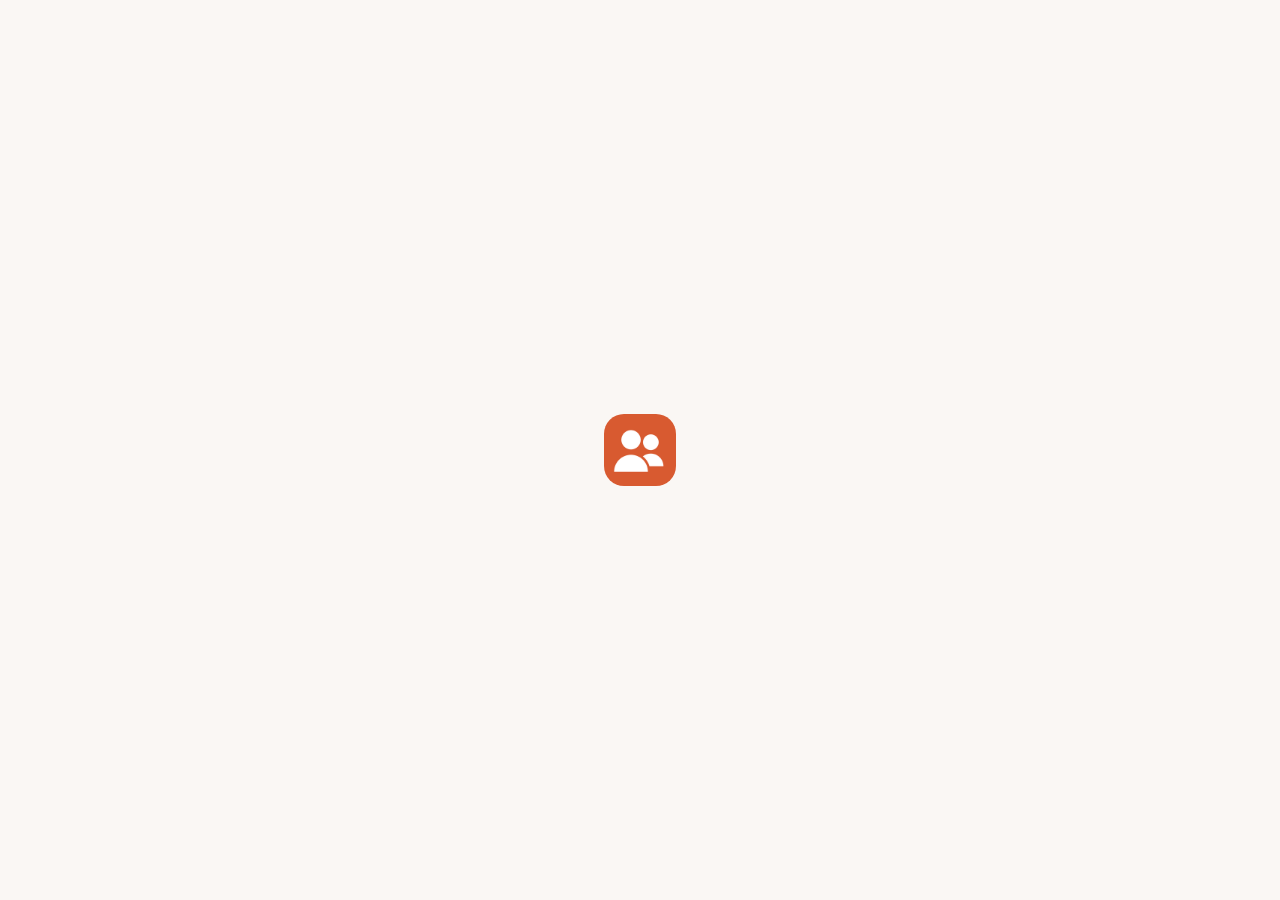
==== index.html @ f6b41202 "Sürüm 1.0.0: kayıt, onaylar, planlar, bildirimler Co-Authored-By: Claude Opus 5.5 <noreply@anthropic" ====
<!doctype html>
<html lang="tr">
<head>
<meta charset="utf-8">
<meta name="viewport" content="width=device-width, initial-scale=1, viewport-fit=cover">
<meta name="theme-color" content="#FAF7F4">
<meta name="color-scheme" content="light">
<meta name="apple-mobile-web-app-capable" content="yes">
<meta name="mobile-web-app-capable" content="yes">
<meta name="apple-mobile-web-app-title" content="Tayfa">
<meta name="apple-mobile-web-app-status-bar-style" content="default">
<meta name="robots" content="noindex">
<title>Tayfa</title>
<link rel="manifest" href="manifest.webmanifest">
<link rel="apple-touch-icon" href="icons/apple-touch-icon.png">
<link rel="icon" href="icons/icon-192.png">
<link rel="preconnect" href="https://fonts.googleapis.com">
<link rel="preconnect" href="https://fonts.gstatic.com" crossorigin>
<link href="https://fonts.googleapis.com/css2?family=Plus+Jakarta+Sans:wght@400;500;600;700&display=swap" rel="stylesheet">
<link rel="stylesheet" href="style.css">
</head>
<body>
<div id="app"><div class="splash"><div class="logo-big"></div></div></div>
<div id="sheet-root"></div>
<div id="toast" role="status" aria-live="polite"></div>
<script type="module" src="app.js"></script>
</body>
</html>
---- style.css ----
:root {
  --accent: #B8431D;
  --accent-dark: #8E3214;
  --accent-soft: #FBEDE6;
  --accent-ink: #7A2E14;
  --ink: #1F1B18;
  --sub: #6B625B;
  --bg: #FAF7F4;
  --card: #FFFFFF;
  --line: #ECE5DF;
  --field: #DCD3CC;
  --ok: #2E6B2A;
  --ok-soft: #E6F2E3;
  --warn-bg: #FFF4D6;
  --warn-line: #F1DFA8;
  --warn-ink: #5C4300;
  --danger: #A33A16;
  --safe-top: env(safe-area-inset-top, 0px);
  --safe-bottom: env(safe-area-inset-bottom, 0px);
}
* { box-sizing: border-box; -webkit-tap-highlight-color: transparent; }
html, body { margin: 0; height: 100%; background: var(--bg); color: var(--ink);
  font-family: 'Plus Jakarta Sans', -apple-system, system-ui, sans-serif; font-size: 16px; }
body { overscroll-behavior-y: none; }
button, input, textarea, select { font-family: inherit; font-size: 16px; color: inherit; }
a { color: var(--accent); }
h1 { font-size: 28px; font-weight: 700; letter-spacing: -0.5px; margin: 0; }
h2 { font-size: 17px; font-weight: 700; margin: 0; }
p { margin: 0; }
.sub { color: var(--sub); font-size: 14px; }
.small { font-size: 13px; color: var(--sub); }
.hidden { display: none !important; }

.splash { height: 100vh; display: flex; align-items: center; justify-content: center; }
.logo-big { width: 72px; height: 72px; border-radius: 20px; background: #D85A30 url(icons/icon-192.png) center/cover; }

/* ---------- layout ---------- */
.screen { min-height: 100vh; display: flex; flex-direction: column; }
.content { flex: 1; padding: calc(var(--safe-top) + 20px) 20px calc(var(--safe-bottom) + 160px); display: flex; flex-direction: column; gap: 16px; }
.content.no-tabs { padding-bottom: calc(var(--safe-bottom) + 32px); }
.topbar { display: flex; justify-content: space-between; align-items: flex-start; gap: 12px; }
.topbar-actions { display: flex; gap: 8px; }

.tabbar { position: fixed; left: 0; right: 0; bottom: 0; background: rgba(255,255,255,0.96);
  backdrop-filter: blur(12px); -webkit-backdrop-filter: blur(12px);
  border-top: 1px solid var(--line); display: flex; justify-content: space-around;
  padding: 8px 4px calc(var(--safe-bottom) + 8px); z-index: 10; }
.tab { flex: 1; min-height: 52px; border: none; background: none; display: flex; flex-direction: column;
  align-items: center; justify-content: center; gap: 3px; color: #8A817A; font-size: 12px; font-weight: 500; }
.tab.on { color: var(--accent); font-weight: 600; }
.tab svg { width: 24px; height: 24px; }

/* ---------- elements ---------- */
.card { background: var(--card); border: 1px solid var(--line); border-radius: 20px; padding: 16px;
  display: flex; flex-direction: column; gap: 12px; }
.btn { height: 46px; border-radius: 12px; border: 1px solid var(--line); background: #FFF; color: var(--ink);
  font-weight: 600; font-size: 15px; padding: 0 16px; display: inline-flex; align-items: center; justify-content: center; gap: 8px; }
.btn.primary { background: var(--accent); border-color: var(--accent); color: #FFF; }
.btn.primary:active { background: var(--accent-dark); }
.btn.danger { color: var(--danger); }
.btn.ok-on { background: var(--ok-soft); border-color: #BFDDB8; color: var(--ok); }
.btn.no-on { background: #F6E6E0; border-color: #EBC8BA; color: var(--danger); }
.btn.small { height: 38px; font-size: 14px; padding: 0 12px; border-radius: 10px; }
.btn.block { width: 100%; }
.btn:disabled { opacity: .55; }
.icon-btn { width: 44px; height: 44px; border-radius: 14px; border: 1px solid var(--line); background: #FFF;
  display: inline-flex; align-items: center; justify-content: center; color: var(--ink); position: relative; flex-shrink: 0; }
.icon-btn svg { width: 22px; height: 22px; }
.dot { position: absolute; top: 8px; right: 9px; width: 9px; height: 9px; border-radius: 50%; background: var(--accent); border: 2px solid #FFF; }
.row2 { display: grid; grid-template-columns: repeat(2, minmax(0, 1fr)); gap: 8px; }
.fab { position: fixed; right: 20px; bottom: calc(var(--safe-bottom) + 86px); height: 56px; border-radius: 18px;
  border: none; background: var(--accent); color: #FFF; font-weight: 600; font-size: 15px; padding: 0 20px;
  display: flex; align-items: center; gap: 8px; z-index: 9; box-shadow: 0 6px 20px rgba(184,67,29,.28); }
.fab svg { width: 20px; height: 20px; }

.field { display: flex; flex-direction: column; gap: 6px; }
.field label { font-size: 13px; font-weight: 600; }
.input { height: 48px; border-radius: 12px; border: 1px solid var(--field); background: #FFF; padding: 0 14px; width: 100%; }
textarea.input { height: 88px; padding: 12px 14px; resize: none; }
.input:focus { outline: 2px solid rgba(184,67,29,.35); border-color: var(--accent); }
.check { display: flex; gap: 10px; align-items: flex-start; font-size: 13px; line-height: 1.45; }
.check input { width: 22px; height: 22px; margin: 0; accent-color: var(--accent); flex-shrink: 0; }
.err { color: var(--danger); font-size: 13px; min-height: 18px; }

.seg { display: grid; grid-template-columns: repeat(2, minmax(0, 1fr)); background: #EFE9E4; border-radius: 12px; padding: 4px; }
.seg button { height: 38px; border: none; border-radius: 9px; background: transparent; font-weight: 600; font-size: 14px; color: var(--sub); }
.seg button.on { background: #FFF; color: var(--ink); }

.banner { display: flex; align-items: center; gap: 10px; background: var(--warn-bg); border: 1px solid var(--warn-line);
  border-radius: 16px; padding: 12px 14px; color: var(--warn-ink); font-size: 14px; font-weight: 600; border-width: 1px; width: 100%; text-align: left; }
.banner .pip { width: 10px; height: 10px; border-radius: 50%; background: #C98A00; flex-shrink: 0; }
.banner span.grow { flex: 1; }
.info { background: var(--accent-soft); color: var(--accent-ink); border-radius: 16px; padding: 14px; font-size: 14px; line-height: 1.5; }

.datebox { width: 52px; height: 56px; border-radius: 14px; background: var(--accent-soft); color: var(--accent);
  display: flex; flex-direction: column; align-items: center; justify-content: center; flex-shrink: 0; }
.datebox b { font-size: 20px; line-height: 1; }
.datebox span { font-size: 11px; font-weight: 600; }
.ev-head { display: flex; gap: 12px; align-items: center; }
.ev-meta { display: flex; flex-wrap: wrap; gap: 4px 12px; margin-top: 4px; font-size: 13px; color: var(--sub); }
.ev-note { font-size: 14px; color: var(--ink); white-space: pre-line; }
.avatars { display: flex; }
.av { width: 30px; height: 30px; border-radius: 50%; display: inline-flex; align-items: center; justify-content: center;
  font-size: 12px; font-weight: 700; border: 2px solid #FFF; margin-left: -8px; }
.av:first-child { margin-left: 0; }
.av.lg { width: 40px; height: 40px; font-size: 14px; margin-left: 0; }
.people { display: flex; align-items: center; gap: 8px; font-size: 13px; color: var(--sub); }
.pill { font-size: 12px; font-weight: 700; padding: 4px 9px; border-radius: 999px; background: var(--accent-soft); color: var(--accent); }
.list-row { display: flex; align-items: center; gap: 12px; padding: 4px 0; }
.list-row .grow { flex: 1; min-width: 0; }
.list-row .name { font-size: 15px; font-weight: 600; overflow: hidden; text-overflow: ellipsis; white-space: nowrap; }
.code-box { background: var(--accent-soft); border-radius: 14px; padding: 14px; display: flex; justify-content: space-between; align-items: center; gap: 8px; }
.code-box .code { font-size: 20px; font-weight: 700; letter-spacing: 1px; color: var(--accent-ink); }
.empty { text-align: center; padding: 28px 12px; color: var(--sub); font-size: 14px; display: flex; flex-direction: column; gap: 6px; align-items: center; }
.empty svg { width: 40px; height: 40px; color: #C9BFB7; }
.section-title { font-size: 13px; font-weight: 700; color: var(--sub); text-transform: uppercase; letter-spacing: .4px; margin-top: 4px; }
.soon { flex: 1; display: flex; flex-direction: column; align-items: center; justify-content: center; text-align: center; gap: 10px; padding: 40px 20px; color: var(--sub); }
.soon .big { width: 72px; height: 72px; border-radius: 22px; background: var(--accent-soft); color: var(--accent); display: flex; align-items: center; justify-content: center; }
.soon .big svg { width: 34px; height: 34px; }
.back { display: inline-flex; align-items: center; gap: 4px; border: none; background: none; color: var(--accent); font-weight: 600; font-size: 15px; padding: 8px 0; }
.back svg { width: 20px; height: 20px; }

/* auth */
.auth { padding: calc(var(--safe-top) + 32px) 20px calc(var(--safe-bottom) + 32px); display: flex; flex-direction: column; gap: 14px; max-width: 480px; margin: 0 auto; }
.auth-head { display: flex; flex-direction: column; align-items: center; gap: 10px; text-align: center; margin-bottom: 4px; }
.auth-head .logo-big { width: 64px; height: 64px; border-radius: 18px; }
.kvkk { background: #FFF; border: 1px solid var(--line); border-radius: 16px; padding: 14px; display: flex; flex-direction: column; gap: 12px; }
.kvkk-title { display: flex; align-items: center; gap: 6px; font-size: 13px; font-weight: 700; color: var(--sub); }
.kvkk-title svg { width: 16px; height: 16px; }

/* sheet */
.sheet-backdrop { position: fixed; inset: 0; background: rgba(31,27,24,.42); z-index: 50; display: flex; align-items: flex-end; animation: fade .18s ease; }
.sheet { background: var(--bg); width: 100%; max-height: 92vh; overflow-y: auto; border-radius: 24px 24px 0 0;
  padding: 10px 20px calc(var(--safe-bottom) + 20px); display: flex; flex-direction: column; gap: 14px; animation: up .22s ease; }
.grab { width: 40px; height: 5px; border-radius: 3px; background: #D8CFC8; align-self: center; margin-bottom: 4px; }
.sheet-head { display: flex; justify-content: space-between; align-items: center; }
@keyframes up { from { transform: translateY(40px); opacity: .4; } to { transform: none; opacity: 1; } }
@keyframes fade { from { opacity: 0; } to { opacity: 1; } }

#toast { position: fixed; left: 50%; top: calc(var(--safe-top) + 12px); transform: translateX(-50%) translateY(-20px);
  background: var(--ink); color: #FFF; padding: 12px 16px; border-radius: 14px; font-size: 14px; font-weight: 600;
  opacity: 0; pointer-events: none; transition: all .22s ease; z-index: 100; max-width: calc(100% - 40px); text-align: center; }
#toast.show { opacity: 1; transform: translateX(-50%) translateY(0); }
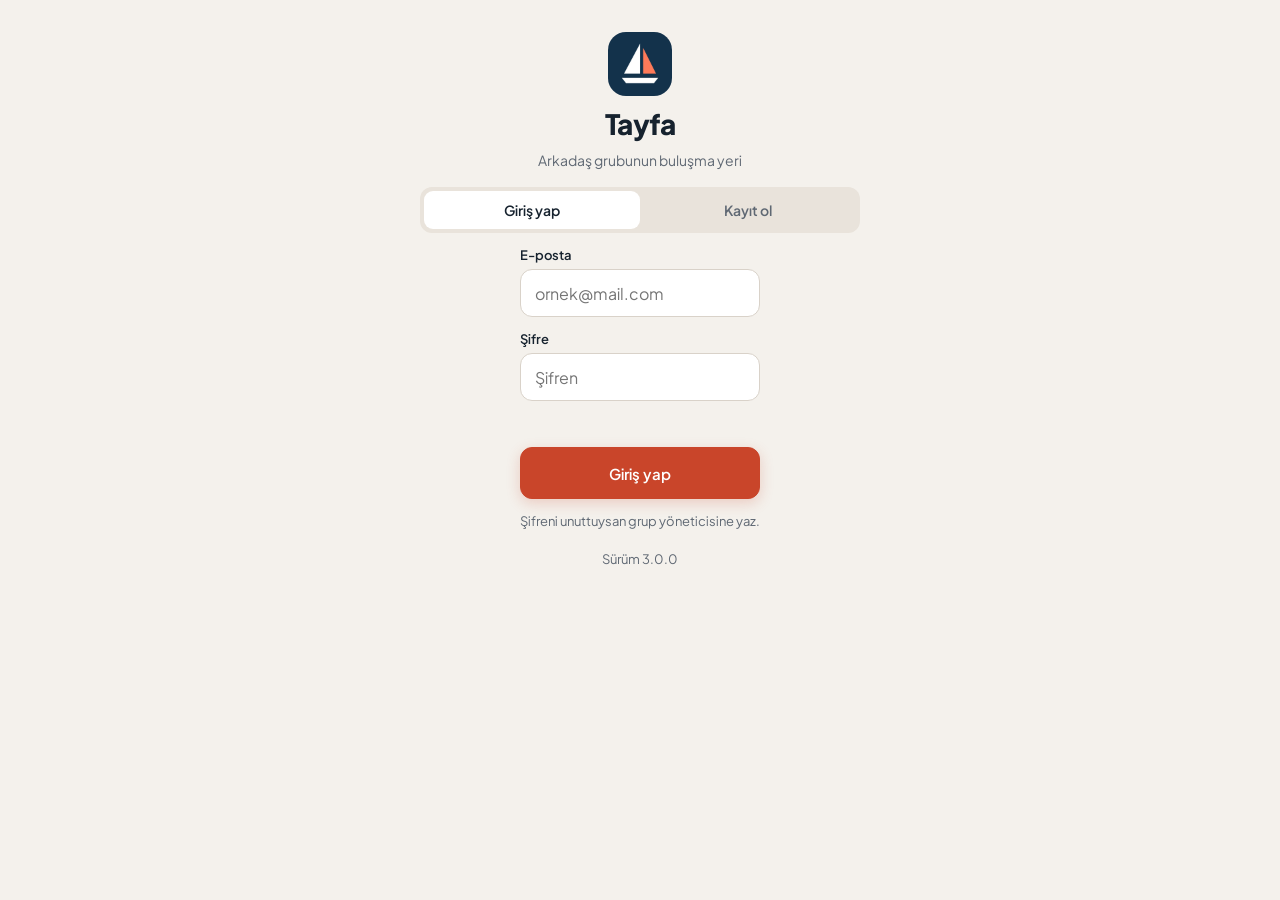
==== commit 0e691dcc: "3.0.0: yeni görünüm (yelkenli ikon, lacivert-mercan), bildirim kutusu, uygulama içi bildirim şeridi," ====
--- a/index.html
+++ b/index.html
@@ -3,7 +3,7 @@
 <head>
 <meta charset="utf-8">
 <meta name="viewport" content="width=device-width, initial-scale=1, viewport-fit=cover">
-<meta name="theme-color" content="#FAF7F4">
+<meta name="theme-color" content="#F4F1EC">
 <meta name="color-scheme" content="light">
 <meta name="apple-mobile-web-app-capable" content="yes">
 <meta name="mobile-web-app-capable" content="yes">
@@ -16,7 +16,7 @@
 <link rel="icon" href="icons/icon-192.png">
 <link rel="preconnect" href="https://fonts.googleapis.com">
 <link rel="preconnect" href="https://fonts.gstatic.com" crossorigin>
-<link href="https://fonts.googleapis.com/css2?family=Plus+Jakarta+Sans:wght@400;500;600;700&display=swap" rel="stylesheet">
+<link href="https://fonts.googleapis.com/css2?family=Plus+Jakarta+Sans:wght@400;500;600;700;800&display=swap" rel="stylesheet">
 <link rel="stylesheet" href="style.css">
 </head>
 <body>
--- a/style.css
+++ b/style.css
@@ -1,20 +1,24 @@
 :root {
-  --accent: #B8431D;
-  --accent-dark: #8E3214;
-  --accent-soft: #FBEDE6;
-  --accent-ink: #7A2E14;
-  --ink: #1F1B18;
-  --sub: #6B625B;
-  --bg: #FAF7F4;
+  --accent: #C9452A;
+  --accent-dark: #A93820;
+  --accent-soft: #FCE9E3;
+  --accent-ink: #8C2F19;
+  --coral: #FF7A59;
+  --navy: #13324B;
+  --navy-2: #1C4466;
+  --ink: #16222E;
+  --sub: #5F6873;
+  --bg: #F4F1EC;
   --card: #FFFFFF;
-  --line: #ECE5DF;
-  --field: #DCD3CC;
+  --line: #E7E1D9;
+  --field: #D9D2C9;
   --ok: #2E6B2A;
   --ok-soft: #E6F2E3;
   --warn-bg: #FFF4D6;
   --warn-line: #F1DFA8;
   --warn-ink: #5C4300;
-  --danger: #A33A16;
+  --danger: #B33A1E;
+  --shadow: 0 1px 2px rgba(19,50,75,.05), 0 8px 24px rgba(19,50,75,.07);
   --safe-top: env(safe-area-inset-top, 0px);
   --safe-bottom: env(safe-area-inset-bottom, 0px);
 }
@@ -32,7 +36,7 @@
 .hidden { display: none !important; }
 
 .splash { height: 100vh; display: flex; align-items: center; justify-content: center; }
-.logo-big { width: 72px; height: 72px; border-radius: 20px; background: #D85A30 url(icons/icon-192.png) center/cover; }
+.logo-big { width: 72px; height: 72px; border-radius: 20px; background: #13324B url(icons/icon-192.png) center/cover; }
 
 /* ---------- layout ---------- */
 .screen { min-height: 100vh; display: flex; flex-direction: column; }
@@ -70,14 +74,14 @@
 .row2 { display: grid; grid-template-columns: repeat(2, minmax(0, 1fr)); gap: 8px; }
 .fab { position: fixed; right: 20px; bottom: calc(var(--safe-bottom) + 86px); height: 56px; border-radius: 18px;
   border: none; background: var(--accent); color: #FFF; font-weight: 600; font-size: 15px; padding: 0 20px;
-  display: flex; align-items: center; gap: 8px; z-index: 9; box-shadow: 0 6px 20px rgba(184,67,29,.28); }
+  display: flex; align-items: center; gap: 8px; z-index: 9; box-shadow: 0 6px 20px rgba(201,69,42,.28); }
 .fab svg { width: 20px; height: 20px; }
 
 .field { display: flex; flex-direction: column; gap: 6px; }
 .field label { font-size: 13px; font-weight: 600; }
 .input { height: 48px; border-radius: 12px; border: 1px solid var(--field); background: #FFF; padding: 0 14px; width: 100%; }
 textarea.input { height: 88px; padding: 12px 14px; resize: none; }
-.input:focus { outline: 2px solid rgba(184,67,29,.35); border-color: var(--accent); }
+.input:focus { outline: 2px solid rgba(201,69,42,.35); border-color: var(--accent); }
 .check { display: flex; gap: 10px; align-items: flex-start; font-size: 13px; line-height: 1.45; }
 .check input { width: 22px; height: 22px; margin: 0; accent-color: var(--accent); flex-shrink: 0; }
 .err { color: var(--danger); font-size: 13px; min-height: 18px; }
@@ -141,3 +145,339 @@
   background: var(--ink); color: #FFF; padding: 12px 16px; border-radius: 14px; font-size: 14px; font-weight: 600;
   opacity: 0; pointer-events: none; transition: all .22s ease; z-index: 100; max-width: calc(100% - 40px); text-align: center; }
 #toast.show { opacity: 1; transform: translateX(-50%) translateY(0); }
+
+/* ================= Sürüm 2 ================= */
+.nosave { -webkit-touch-callout: none; -webkit-user-select: none; user-select: none; }
+.tab { position: relative; }
+.tab-dot { position: absolute; top: 6px; left: calc(50% + 8px); width: 9px; height: 9px; border-radius: 50%; background: var(--accent); border: 2px solid #FFF; }
+.seg3 { display: grid; grid-template-columns: repeat(3, minmax(0, 1fr)); background: #EFE9E4; border-radius: 12px; padding: 4px; }
+.seg3 button { height: 38px; border: none; border-radius: 9px; background: transparent; font-weight: 600; font-size: 13px; color: var(--sub); }
+.seg3 button.on { background: #FFF; color: var(--ink); }
+.progress { height: 10px; background: #EFE9E4; border-radius: 6px; overflow: hidden; }
+.progress i { display: block; height: 100%; background: var(--accent); transition: width .2s; }
+.icon-btn.dark { background: rgba(255,255,255,.12); border: none; color: #FFF; }
+
+/* anılar */
+.map-wrap { position: relative; height: 56vh; min-height: 320px; border-radius: 22px; overflow: hidden; border: 1px solid var(--line); background: #E9EFE4; }
+.map { position: absolute; inset: 0; }
+.map-pin { border: none; background: none; padding: 0; position: relative; cursor: pointer; }
+.map-pin-img { display: block; width: 52px; height: 52px; border-radius: 16px; border: 3px solid #FFF; background: #D9CFC6 center/cover; box-shadow: 0 4px 12px rgba(0,0,0,.18); }
+.map-pin-n { position: absolute; right: -8px; top: -8px; background: var(--ink); color: #FFF; font-size: 11px; font-weight: 700; padding: 2px 6px; border-radius: 8px; }
+.album-grid { display: grid; grid-template-columns: repeat(2, minmax(0, 1fr)); gap: 12px; }
+.album-card { border: 1px solid var(--line); background: #FFF; border-radius: 18px; padding: 0; overflow: hidden; text-align: left; display: flex; flex-direction: column; }
+.album-cover { aspect-ratio: 1 / 1; background: #E8E1DB center/cover; display: flex; align-items: center; justify-content: center; color: #B9AEA5; }
+.album-cover svg { width: 32px; height: 32px; }
+.album-cover.small { width: 64px; height: 64px; aspect-ratio: auto; border-radius: 14px; flex-shrink: 0; }
+.album-meta { padding: 10px 12px 12px; display: flex; flex-direction: column; gap: 2px; }
+.album-meta b { font-size: 15px; } .album-meta span { font-size: 12px; color: var(--sub); }
+.photo-grid { display: grid; grid-template-columns: repeat(3, minmax(0, 1fr)); gap: 4px; border-radius: 16px; overflow: hidden; }
+.photo-tile { aspect-ratio: 1 / 1; border: none; padding: 0; background: #E8E1DB center/cover; position: relative; }
+.tile-like { position: absolute; left: 6px; bottom: 6px; background: rgba(0,0,0,.45); color: #FFF; font-size: 11px; font-weight: 700; border-radius: 8px; padding: 2px 6px; display: inline-flex; gap: 3px; align-items: center; }
+.tile-like svg { width: 12px; height: 12px; }
+.viewer { position: fixed; inset: 0; background: #0E0C0B; z-index: 60; display: flex; flex-direction: column; color: #FFF; }
+.viewer-top, .viewer-bottom { display: flex; justify-content: space-between; align-items: center; padding: 10px 14px; }
+.viewer-top { padding-top: calc(var(--safe-top) + 10px); font-weight: 600; }
+.viewer-bottom { padding-bottom: calc(var(--safe-bottom) + 14px); }
+.viewer-stage { flex: 1; position: relative; }
+.viewer-img { position: absolute; inset: 0; background: center/contain no-repeat; }
+.viewer-shield { position: absolute; inset: 0; }
+.like-btn { display: inline-flex; align-items: center; gap: 6px; border: none; background: rgba(255,255,255,.12); color: #FFF; height: 44px; padding: 0 16px; border-radius: 22px; font-weight: 700; }
+.like-btn svg { width: 22px; height: 22px; } .like-btn.on { background: var(--accent); } .like-btn.on svg { fill: #FFF; }
+
+/* sohbet */
+.content.chat-content { padding: 0; }
+.chat-wrap { position: fixed; left: 0; right: 0; top: 0; bottom: calc(var(--safe-bottom) + 69px); display: flex; flex-direction: column; background: var(--bg); }
+body.kb-open .chat-wrap { bottom: var(--kb, 0px); }
+body.kb-open .tabbar { display: none; }
+.chat-head { padding: calc(var(--safe-top) + 16px) 20px 8px; border-bottom: 1px solid var(--line); background: var(--bg); }
+.e2e-line { display: inline-flex; align-items: center; gap: 5px; color: var(--ok); font-weight: 600; font-size: 12px; }
+.e2e-line svg { width: 14px; height: 14px; }
+.chat-list { flex: 1; overflow-y: auto; -webkit-overflow-scrolling: touch; padding: 12px 14px; display: flex; flex-direction: column; gap: 10px; }
+.chat-typing { min-height: 18px; padding: 0 18px; font-size: 12px; color: var(--sub); }
+.day-sep { text-align: center; margin: 6px 0; } .day-sep span { font-size: 12px; color: var(--sub); background: #EFE9E4; padding: 4px 10px; border-radius: 10px; }
+.msg { display: flex; gap: 8px; align-items: flex-end; max-width: 100%; -webkit-user-select: none; user-select: none; -webkit-touch-callout: none; }
+.msg.mine { justify-content: flex-end; }
+.msg .av { margin-left: 0; flex-shrink: 0; }
+.msg-col { display: flex; flex-direction: column; gap: 2px; max-width: 78%; min-width: 0; }
+.msg.mine .msg-col { align-items: flex-end; }
+.msg-name { font-size: 12px; font-weight: 600; color: var(--sub); margin-left: 4px; }
+.bubble { background: #FFF; border: 1px solid var(--line); border-radius: 18px 18px 18px 4px; padding: 9px 13px; font-size: 15px; line-height: 1.4; word-break: break-word; }
+.msg.mine .bubble { background: var(--accent); border-color: var(--accent); color: #FFF; border-radius: 18px 18px 4px 18px; }
+.msg.mine .bubble a, .msg.mine .mention { color: #FFF; }
+.msg-text { white-space: pre-wrap; }
+.mention { color: var(--accent); }
+.msg-time { font-size: 11px; color: var(--sub); margin: 0 4px; }
+.quote { border-left: 3px solid rgba(201,69,42,.5); background: rgba(0,0,0,.05); border-radius: 0 8px 8px 0; padding: 5px 8px; margin-bottom: 6px; font-size: 13px; display: flex; flex-direction: column; }
+.msg.mine .quote { border-left-color: rgba(255,255,255,.7); background: rgba(255,255,255,.16); }
+.rx { display: flex; gap: 4px; margin-top: -4px; } .rx span { background: #FFF; border: 1px solid var(--line); border-radius: 10px; font-size: 13px; padding: 1px 6px; }
+.locked { display: inline-flex; gap: 6px; align-items: center; font-size: 13px; opacity: .8; } .locked svg { width: 14px; height: 14px; }
+.sys-card { align-self: center; width: 90%; background: #FFF; border: 1px solid var(--line); border-radius: 16px; padding: 12px; display: flex; flex-direction: column; gap: 6px; font-size: 14px; }
+.sys-k { font-size: 11px; font-weight: 700; color: var(--accent); }
+.sys-row { display: flex; align-items: center; gap: 10px; justify-content: space-between; }
+.sys-row > svg { width: 20px; height: 20px; color: var(--sub); flex-shrink: 0; }
+.voice { display: flex; align-items: center; gap: 8px; min-width: 190px; }
+.voice-play { width: 34px; height: 34px; border-radius: 50%; border: none; background: rgba(0,0,0,.08); color: inherit; display: flex; align-items: center; justify-content: center; flex-shrink: 0; }
+.msg.mine .voice-play { background: rgba(255,255,255,.22); }
+.voice-play svg { width: 16px; height: 16px; fill: currentColor; }
+.voice-bar { flex: 1; height: 4px; border-radius: 2px; background: rgba(0,0,0,.12); overflow: hidden; } .msg.mine .voice-bar { background: rgba(255,255,255,.35); }
+.voice-bar i { display: block; height: 100%; width: 0; background: currentColor; }
+.voice-t { font-size: 12px; } .voice-speed { border: none; background: none; color: inherit; font-weight: 700; font-size: 12px; padding: 4px; }
+.composer { background: #FFF; border-top: 1px solid var(--line); padding: 8px 12px 10px; display: flex; flex-direction: column; gap: 6px; }
+.composer-row { display: flex; gap: 8px; align-items: flex-end; }
+.composer textarea { flex: 1; min-width: 0; resize: none; border: 1px solid var(--field); border-radius: 22px; padding: 11px 16px; font-size: 16px; line-height: 1.35; max-height: 120px; background: #FFF; }
+.composer textarea:focus { outline: none; border-color: var(--accent); }
+.round-btn { width: 46px; height: 46px; border-radius: 50%; border: none; background: #EFE9E4; color: var(--ink); display: flex; align-items: center; justify-content: center; flex-shrink: 0; touch-action: none; -webkit-user-select: none; user-select: none; -webkit-touch-callout: none; }
+.round-btn svg { width: 22px; height: 22px; }
+.round-btn.send { background: var(--accent); color: #FFF; }
+.round-btn.rec { background: #D62828; color: #FFF; transform: scale(1.15); }
+.rec-bar { display: flex; align-items: center; gap: 8px; font-weight: 700; } .rec-dot { width: 10px; height: 10px; border-radius: 50%; background: #D62828; animation: blink 1s infinite; }
+@keyframes blink { 50% { opacity: .2; } }
+.reply-bar { display: flex; align-items: center; gap: 8px; background: var(--accent-soft); border-radius: 12px; padding: 6px 6px 6px 12px; font-size: 13px; }
+.reply-bar span { display: block; white-space: nowrap; overflow: hidden; text-overflow: ellipsis; color: var(--sub); }
+.mention-bar { display: flex; gap: 6px; overflow-x: auto; } .mention-bar:empty { display: none; }
+.mention-bar button { display: inline-flex; align-items: center; gap: 6px; border: 1px solid var(--line); background: #FFF; border-radius: 18px; padding: 3px 10px 3px 3px; font-weight: 600; font-size: 14px; white-space: nowrap; }
+.mention-bar .av { width: 26px; height: 26px; }
+.emoji-row { display: flex; justify-content: space-between; background: #FFF; border-radius: 18px; padding: 6px; border: 1px solid var(--line); }
+.emoji-row button { font-size: 28px; border: none; background: none; width: 48px; height: 48px; border-radius: 14px; }
+.emoji-row button.on { background: var(--accent-soft); }
+
+/* oyunlar */
+.game-row { display: flex; align-items: center; gap: 12px; width: 100%; border: none; background: none; padding: 6px 0; text-align: left; }
+.game-row .grow { flex: 1; min-width: 0; }
+.game-row svg { width: 18px; height: 18px; color: var(--sub); }
+.game-screen { gap: 12px; }
+.g-players { display: flex; justify-content: space-between; align-items: center; }
+.g-pl { display: flex; align-items: center; gap: 6px; font-weight: 600; font-size: 14px; }
+.g-pl b { font-size: 22px; } .g-pl .av { margin-left: 0; }
+.board { background: #5B3A26; border-radius: 16px; padding: 8px; display: flex; flex-direction: column; gap: 0; transition: opacity .2s; }
+.board.busy { opacity: .6; pointer-events: none; }
+.board .row { display: flex; gap: 4px; height: 168px; }
+.board .mid { height: 34px; display: flex; align-items: center; justify-content: center; }
+.half { flex: 1; display: grid; grid-template-columns: repeat(6, minmax(0, 1fr)); background: #F3E6D3; border-radius: 6px; overflow: hidden; }
+.pt { position: relative; border: none; padding: 0; background: none; display: flex; flex-direction: column; align-items: center; }
+.pt.bot { flex-direction: column-reverse; }
+.pt .tri { position: absolute; left: 6%; right: 6%; top: 0; height: 82%; clip-path: polygon(0 0, 100% 0, 50% 100%); }
+.pt.bot .tri { top: auto; bottom: 0; clip-path: polygon(50% 0, 100% 100%, 0 100%); }
+.pt.even .tri { background: var(--accent); } .pt.odd .tri { background: #D9C3A5; }
+.pt.can .tri { filter: brightness(1.12) saturate(1.2); }
+.pt.tgt { background: rgba(46,107,42,.22); } .pt.tgt .tri { outline: 0; filter: brightness(1.2); }
+.pt.last { background: rgba(255,214,102,.25); }
+.stack { position: relative; z-index: 1; display: flex; flex-direction: column; align-items: center; padding-top: 2px; }
+.pt.bot .stack { flex-direction: column-reverse; padding: 0 0 2px; }
+.ck { width: min(26px, 7vw); height: min(26px, 7vw); border-radius: 50%; margin: -2px 0; box-shadow: inset 0 -2px 0 rgba(0,0,0,.25), 0 1px 2px rgba(0,0,0,.3); }
+.ck.c0 { background: #FBF7F0; border: 1px solid #BDAE98; } .ck.c1 { background: #2B2420; border: 1px solid #120E0C; }
+.ck.sel { outline: 3px solid #FFD666; outline-offset: 1px; }
+.pt.can .ck:last-child { box-shadow: 0 0 0 2px #FFD666; }
+.pt.bot.can .ck:first-child { box-shadow: 0 0 0 2px #FFD666; }
+.ck-n { font-size: 11px; font-weight: 800; color: #FFF; background: rgba(0,0,0,.55); border-radius: 6px; padding: 0 4px; margin-top: 2px; }
+.bar-col { width: 30px; background: #4A2F1F; border: none; border-radius: 6px; padding: 0; display: flex; align-items: center; justify-content: center; }
+.bar-col.can { box-shadow: inset 0 0 0 2px #FFD666; } .bar-col.selbar { background: #6B4630; }
+.bar-slot { display: flex; flex-direction: column; align-items: center; gap: 2px; }
+.off-col { width: 26px; background: #4A2F1F; border: none; border-radius: 6px; padding: 0; display: flex; align-items: center; justify-content: center; }
+.off-col.tgt { background: #2E6B2A; }
+.off-n { font-size: 12px; font-weight: 800; border-radius: 6px; padding: 2px 4px; } .off-n.c0 { background: #FBF7F0; color: #2B2420; } .off-n.c1 { background: #2B2420; color: #FBF7F0; }
+.mid-dice .die, .dice .die { font-size: 34px; line-height: 1; color: #FFF; }
+.dice .die { color: var(--ink); } .dice .die.used { opacity: .3; }
+.dice { display: flex; gap: 4px; flex: 1; }
+.g-actions { display: flex; align-items: center; gap: 8px; }
+.g-status { text-align: center; font-weight: 600; color: var(--sub); padding: 10px; background: #FFF; border: 1px solid var(--line); border-radius: 14px; }
+.g-status.win { color: var(--ok); }
+.btn.big { height: 56px; font-size: 17px; }
+.btn svg { width: 18px; height: 18px; flex-shrink: 0; }
+.banner svg, .icon-btn svg { flex-shrink: 0; }
+/* MapLibre kendi stilinde konteyneri "position: relative" yapıyor; yüksekliği açıkça ver */
+.map-wrap > .map, .map-wrap > .map.maplibregl-map { position: absolute !important; top: 0; left: 0; width: 100%; height: 100% !important; }
+.map-kind { position: absolute; top: 10px; right: 10px; z-index: 5; height: 40px; padding: 0 14px; border-radius: 12px; border: none; background: rgba(255,255,255,.95); font-weight: 700; font-size: 14px; box-shadow: 0 2px 10px rgba(0,0,0,.15); }
+.map-pin.single .map-pin-img { width: 44px; height: 44px; border-radius: 50%; }
+.photo-tile.picking { opacity: .75; } .photo-tile.picked { opacity: 1; outline: 4px solid var(--accent); outline-offset: -4px; }
+.photo-tile.picked::after { content: '✓'; position: absolute; top: 6px; right: 6px; width: 24px; height: 24px; border-radius: 50%; background: var(--accent); color: #FFF; font-weight: 800; display: flex; align-items: center; justify-content: center; }
+.choice { display: flex; flex-direction: column; gap: 6px; text-align: left; background: #FFF; border: 1px solid var(--line); border-radius: 16px; padding: 14px; }
+.choice b { display: flex; align-items: center; gap: 8px; font-size: 16px; } .choice b svg { width: 20px; height: 20px; color: var(--accent); }
+.choice span { font-size: 13px; color: var(--sub); line-height: 1.45; }
+.known-row { display: flex; gap: 8px; overflow-x: auto; padding-bottom: 4px; -webkit-overflow-scrolling: touch; }
+.known { flex-shrink: 0; display: flex; flex-direction: column; align-items: flex-start; gap: 2px; border: 1px solid var(--line); background: #FFF; border-radius: 14px; padding: 8px 12px; max-width: 180px; text-align: left; }
+.known b { font-size: 14px; white-space: nowrap; overflow: hidden; text-overflow: ellipsis; max-width: 156px; }
+.known span { font-size: 12px; color: var(--sub); }
+.known.on { border-color: var(--accent); background: var(--accent-soft); }
+.known-dot { width: 18px; height: 18px; border-radius: 50%; border: 3px solid #FFF; background: #2B4A66; box-shadow: 0 1px 6px rgba(0,0,0,.35); padding: 0; }
+.card.flash { animation: flash 1.8s ease; }
+@keyframes flash { 0%, 40% { box-shadow: 0 0 0 3px var(--accent); } 100% { box-shadow: 0 0 0 0 transparent; } }
+.gc-bar { width: 100%; display: flex; align-items: center; gap: 10px; background: #FFF; border: 1px solid var(--line); border-radius: 14px; padding: 12px 14px; text-align: left; font-size: 14px; }
+.gc-bar svg { width: 20px; height: 20px; color: var(--accent); flex-shrink: 0; }
+.gc-bar .grow { flex: 1; min-width: 0; white-space: nowrap; overflow: hidden; text-overflow: ellipsis; color: var(--sub); }
+.gc-n { background: var(--accent); color: #FFF; font-size: 12px; border-radius: 10px; padding: 2px 8px; }
+.gc-list { max-height: 40vh; min-height: 120px; padding: 4px 0; flex: none; }
+.composer-row textarea { flex: 1; min-width: 0; resize: none; border: 1px solid var(--field); border-radius: 22px; padding: 11px 16px; font-size: 16px; line-height: 1.35; max-height: 120px; background: #FFF; }
+.composer-row textarea:focus { outline: none; border-color: var(--accent); }
+
+/* ================= Sürüm 3: yeni görünüm ================= */
+html { touch-action: manipulation; } /* çift dokununca yakınlaştırma olmasın */
+h1 { font-weight: 800; letter-spacing: -0.6px; }
+.card { border: none; box-shadow: var(--shadow); border-radius: 22px; }
+.icon-btn { border: none; box-shadow: 0 2px 10px rgba(19,50,75,.08); }
+.btn { border-color: var(--line); }
+.btn.primary { box-shadow: 0 4px 14px rgba(201,69,42,.22); }
+.seg, .seg3 { background: #E9E3DB; }
+.screen.enter { animation: enter .2s ease; }
+@keyframes enter { from { opacity: .35; } to { opacity: 1; } }
+.screen.enter-back { animation: enterBack .2s ease; }
+@keyframes enterBack { from { opacity: .35; } to { opacity: 1; } }
+
+/* alt menü: yüzen hap */
+.tabbar { left: 14px; right: 14px; bottom: calc(var(--safe-bottom) + 10px); border: none; border-radius: 34px; height: 66px;
+  padding: 0 8px; align-items: center; justify-content: space-between; background: rgba(255,255,255,.96);
+  box-shadow: 0 12px 32px rgba(19,50,75,.16); }
+.tab { flex: 0 0 auto; min-height: 48px; min-width: 52px; flex-direction: row; gap: 6px; border-radius: 24px; padding: 0 12px; color: #7C858F; }
+.tab span { display: none; }
+.tab.on { background: var(--accent-soft); color: var(--accent); padding: 0 16px; }
+.tab.on span { display: inline; font-size: 14px; font-weight: 700; }
+.tab-dot { top: 6px; left: auto; right: 4px; }
+.tab-n { position: absolute; top: 3px; right: 2px; min-width: 18px; height: 18px; padding: 0 5px; border-radius: 9px; background: var(--accent);
+  color: #FFF; font-size: 11px; font-style: normal; font-weight: 800; display: flex; align-items: center; justify-content: center; border: 2px solid #FFF; }
+.content { padding-bottom: calc(var(--safe-bottom) + 112px); }
+.fab { bottom: calc(var(--safe-bottom) + 90px); border-radius: 20px; box-shadow: 0 8px 22px rgba(201,69,42,.32); }
+.chat-wrap { bottom: calc(var(--safe-bottom) + 86px); }
+
+/* üst kısım: Tayfa logosu */
+.brand { display: flex; align-items: center; gap: 10px; flex: 1; min-width: 0; }
+.brand img { width: 40px; height: 40px; border-radius: 11px; }
+.brand b { font-size: 27px; font-weight: 800; letter-spacing: -0.9px; color: var(--navy); }
+.topbar { align-items: center; }
+.icon-btn .n { position: absolute; top: -5px; right: -5px; min-width: 20px; height: 20px; padding: 0 5px; border-radius: 10px; background: var(--accent);
+  color: #FFF; font-size: 11px; font-weight: 800; display: flex; align-items: center; justify-content: center; border: 2px solid var(--bg); }
+.me-btn { width: 44px; height: 44px; border-radius: 50%; border: none; background: var(--navy); color: #FFF; font-weight: 800; font-size: 16px; flex-shrink: 0; }
+.greet { font-size: 15px; color: var(--sub); margin-top: -6px; } .greet b { color: var(--ink); font-weight: 600; }
+
+/* sıradaki plan kartı */
+.hero { background: var(--navy); color: #FFF; border-radius: 28px; padding: 18px; display: flex; flex-direction: column; gap: 14px;
+  box-shadow: 0 14px 30px rgba(19,50,75,.28); }
+.hero-k { display: flex; justify-content: space-between; align-items: center; gap: 8px; flex-wrap: wrap; }
+.hero-k > span:first-child { white-space: nowrap; font-size: 11px; font-weight: 800; letter-spacing: 1px; color: #FFB59F; }
+.hero h2 { font-size: 24px; font-weight: 800; letter-spacing: -0.4px; }
+.hero .hero-sub { font-size: 14px; color: #C5D2DE; margin-top: 4px; }
+.hero .people { color: #C5D2DE; } .hero .av { border-color: var(--navy); }
+.hero .btn { border: none; box-shadow: none; }
+.hero .btn.primary { background: var(--coral); color: #1A1410; }
+.hero .btn:not(.primary) { background: rgba(255,255,255,.12); color: #FFF; }
+.hero .btn.ok-on { background: #DDF1D9; color: #1F5A1C; }
+.hero .btn.no-on { background: rgba(255,255,255,.22); color: #FFF; }
+.hero .hero-links { display: flex; justify-content: space-between; align-items: center; }
+.hero .hero-links .btn.small { background: transparent; color: #C5D2DE; padding: 0 4px; }
+.wx { display: inline-flex; align-items: center; gap: 6px; height: 30px; padding: 0 10px; border-radius: 15px; background: rgba(255,255,255,.12);
+  font-size: 13px; font-weight: 700; color: #FFF; white-space: nowrap; }
+.wx svg { width: 16px; height: 16px; }
+.card .wx { background: #EEF3F7; color: var(--navy); }
+
+/* sıra sende şeridi */
+.strip { display: flex; align-items: center; gap: 12px; width: 100%; border: none; background: #FFF; border-radius: 22px; padding: 12px 12px 12px 14px;
+  box-shadow: var(--shadow); text-align: left; }
+.strip .ic { width: 44px; height: 44px; border-radius: 14px; background: var(--accent-soft); color: var(--accent); display: flex; align-items: center; justify-content: center; flex-shrink: 0; }
+.strip .ic svg { width: 22px; height: 22px; }
+.strip .grow { flex: 1; min-width: 0; display: flex; flex-direction: column; }
+.strip .grow b { font-size: 15px; } .strip .grow span { font-size: 13px; color: var(--sub); }
+.strip .go { height: 36px; padding: 0 16px; border-radius: 12px; background: var(--accent); color: #FFF; font-size: 14px; font-weight: 700; display: flex; align-items: center; }
+
+/* geçen yıl bugün */
+.otd { position: relative; height: 200px; border-radius: 24px; overflow: hidden; border: none; padding: 0; width: 100%; background: #7FA3B8; box-shadow: var(--shadow); }
+.otd-grid { position: absolute; inset: 0; display: grid; grid-template-columns: 2fr 1fr; grid-template-rows: 1fr 1fr; gap: 3px; }
+.otd-grid i { background: #A9BCC8 center/cover; } .otd-grid i:first-child { grid-row: span 2; }
+.otd-grid.one { grid-template-columns: 1fr; } .otd-grid.two { grid-template-rows: 1fr; grid-template-columns: 1fr 1fr; } .otd-grid.two i:first-child { grid-row: auto; }
+.otd-cap { position: absolute; left: 0; right: 0; bottom: 0; padding: 14px 16px; background: linear-gradient(transparent, rgba(10,20,30,.72)); color: #FFF;
+  display: flex; align-items: flex-end; justify-content: space-between; text-align: left; }
+.otd-cap small { display: block; font-size: 11px; font-weight: 800; letter-spacing: 1px; color: #FFD3C5; }
+.otd-cap b { font-size: 17px; } .otd-cap > span { font-size: 13px; font-weight: 600; }
+
+/* bildirim kutusu */
+.inbox-day { font-size: 12px; font-weight: 800; letter-spacing: 1px; color: #7C858F; margin-top: 4px; }
+.inbox { background: #FFF; border-radius: 22px; box-shadow: var(--shadow); overflow: hidden; }
+.ib { display: flex; align-items: center; gap: 12px; width: 100%; border: none; background: none; padding: 13px 16px; text-align: left; border-top: 1px solid #F0EBE5; }
+.ib:first-child { border-top: none; }
+.ib.new { background: #FFF8F5; }
+.ib .ic { width: 42px; height: 42px; border-radius: 14px; display: flex; align-items: center; justify-content: center; flex-shrink: 0; }
+.ib .ic svg { width: 20px; height: 20px; }
+.ib .ic.game { background: var(--accent-soft); color: var(--accent); } .ib .ic.chat { background: #E3ECF6; color: #23476A; }
+.ib .ic.plan { background: #FFF1CF; color: #7A5600; } .ib .ic.photo { background: #E2F0E0; color: #2E6B2A; } .ib .ic.other { background: #ECE8E3; color: var(--sub); }
+.ib .grow { flex: 1; min-width: 0; display: flex; flex-direction: column; gap: 2px; }
+.ib .grow b { font-size: 15px; } .ib.new .grow b { font-weight: 800; }
+.ib .grow span { font-size: 13px; color: var(--sub); overflow: hidden; text-overflow: ellipsis; white-space: nowrap; }
+.ib .side { display: flex; flex-direction: column; align-items: flex-end; gap: 6px; font-size: 12px; color: #7C858F; flex-shrink: 0; }
+.ib .side i { width: 9px; height: 9px; border-radius: 50%; background: var(--accent); }
+.diag { font-size: 12px; color: var(--sub); background: #EEE9E3; border-radius: 12px; padding: 8px 10px; line-height: 1.5; }
+
+/* uygulama açıkken gelen bildirim şeridi */
+.inapp { position: fixed; left: 10px; right: 10px; top: calc(var(--safe-top) + 8px); z-index: 90; display: flex; align-items: center; gap: 10px;
+  background: var(--navy); color: #FFF; border-radius: 20px; padding: 10px 10px 10px 12px; box-shadow: 0 14px 30px rgba(19,50,75,.35);
+  border: none; text-align: left; width: auto; animation: drop .25s ease; }
+.inapp .ic { width: 38px; height: 38px; border-radius: 12px; background: rgba(255,255,255,.12); display: flex; align-items: center; justify-content: center; flex-shrink: 0; }
+.inapp .ic svg { width: 19px; height: 19px; }
+.inapp .grow { flex: 1; min-width: 0; display: flex; flex-direction: column; }
+.inapp .grow b { font-size: 14px; } .inapp .grow span { font-size: 12px; color: #C5D2DE; overflow: hidden; text-overflow: ellipsis; white-space: nowrap; }
+.inapp .go { height: 34px; padding: 0 14px; border-radius: 11px; background: var(--coral); color: #1A1410; font-weight: 800; font-size: 13px; display: flex; align-items: center; }
+.inapp.out { opacity: 0; transform: translateY(-20px); transition: all .2s ease; }
+@keyframes drop { from { opacity: 0; transform: translateY(-24px); } to { opacity: 1; transform: none; } }
+
+/* sohbet: sabit mesaj, yanıt, kaydırma */
+.chat-head { border-bottom: none; }
+.pin-bar { display: flex; align-items: center; gap: 10px; margin: 0 14px 6px; background: #FFF; border-radius: 16px; padding: 8px 10px; box-shadow: 0 2px 10px rgba(19,50,75,.06);
+  border: none; text-align: left; width: calc(100% - 28px); }
+.pin-bar:empty { display: none; }
+.pin-bar .ic { width: 30px; height: 30px; border-radius: 10px; background: var(--accent-soft); color: var(--accent); display: flex; align-items: center; justify-content: center; flex-shrink: 0; }
+.pin-bar .ic svg { width: 16px; height: 16px; }
+.pin-bar .grow { flex: 1; min-width: 0; display: flex; flex-direction: column; }
+.pin-bar small { font-size: 11px; font-weight: 800; letter-spacing: .6px; color: var(--accent); }
+.pin-bar span.t { font-size: 13px; white-space: nowrap; overflow: hidden; text-overflow: ellipsis; }
+.bubble { border: none; box-shadow: 0 1px 3px rgba(19,50,75,.07); }
+.quote { border-left: none; background: rgba(19,50,75,.06); border-radius: 10px; }
+.quote b { color: var(--accent); font-size: 12px; }
+.msg.mine .quote { background: rgba(255,255,255,.18); } .msg.mine .quote b { color: #FFF; }
+.msg { position: relative; transition: transform .18s ease; }
+.msg.swiping { transition: none; }
+.swipe-ic { position: absolute; left: -34px; top: 50%; width: 28px; height: 28px; margin-top: -14px; border-radius: 50%; background: #FFF; color: var(--accent);
+  display: flex; align-items: center; justify-content: center; box-shadow: 0 2px 8px rgba(19,50,75,.15); opacity: 0; }
+.swipe-ic svg { width: 16px; height: 16px; }
+.reply-bar { background: #FFF; box-shadow: 0 2px 10px rgba(19,50,75,.06); }
+.reply-bar b { color: var(--accent); font-size: 12px; }
+.composer { background: var(--bg); border-top: none; }
+.composer textarea { border: none; box-shadow: 0 2px 10px rgba(19,50,75,.07); }
+.chat-hint { text-align: center; font-size: 12px; color: #7C858F; }
+
+/* tavla */
+.board { background: #5A3B24; border-radius: 18px; padding: 8px; box-shadow: 0 12px 24px rgba(58,38,22,.28); }
+.half { background: #24493A; }
+.pt.odd .tri { background: #E9D8B6; } .pt.even .tri { background: var(--accent); }
+.pt.tgt, .pt.tgt2 { background: transparent; }
+.mk { width: min(26px, 7vw); height: min(26px, 7vw); border-radius: 50%; margin: -2px 0; display: flex; align-items: center; justify-content: center;
+  font-size: 12px; font-weight: 800; color: #FFF; border: 2px solid #FFF; box-shadow: 0 0 0 2px rgba(0,0,0,.2); animation: pulse 1.4s ease infinite; }
+.mk.g { background: #1F9D55; } .mk.r { background: #D93025; }
+@keyframes pulse { 50% { transform: scale(1.1); } }
+.off-col.tgt { background: #1F9D55; } .off-col.tgt2 { background: #D93025; }
+.g-legend { display: flex; justify-content: center; gap: 14px; font-size: 13px; color: var(--sub); }
+.g-legend span { display: inline-flex; align-items: center; gap: 6px; }
+.g-legend i { width: 13px; height: 13px; border-radius: 50%; display: inline-block; } .g-legend .g { background: #1F9D55; } .g-legend .r { background: #D93025; }
+.g-top { display: flex; align-items: center; gap: 10px; }
+.g-top .grow { flex: 1; min-width: 0; }
+.g-top h1 { font-size: 19px; } .g-top .small { margin-top: 1px; }
+.g-score { display: flex; align-items: center; gap: 10px; background: #FFF; border-radius: 20px; padding: 10px 12px; box-shadow: var(--shadow); }
+.g-score .nm { flex: 1; font-size: 14px; font-weight: 600; min-width: 0; overflow: hidden; text-overflow: ellipsis; white-space: nowrap; }
+.g-score .nm.r { text-align: right; }
+.g-score b { font-size: 22px; font-weight: 800; letter-spacing: 1px; } .g-score b i { color: #C9C1B8; font-style: normal; }
+.g-score .av { margin-left: 0; width: 34px; height: 34px; }
+.g-score .av.turn { box-shadow: 0 0 0 3px var(--coral); }
+.g-turn { align-self: center; height: 30px; padding: 0 14px; border-radius: 15px; background: #E2F0E0; color: #2E6B2A; font-size: 13px; font-weight: 700; display: inline-flex; align-items: center; gap: 6px; }
+.g-turn::before { content: ''; width: 8px; height: 8px; border-radius: 50%; background: currentColor; }
+.g-turn.wait { background: #ECE8E3; color: var(--sub); }
+.g-status { border: none; box-shadow: var(--shadow); }
+.dice .die { font-size: 40px; }
+.g-end { background: var(--navy); color: #FFF; border-radius: 26px; padding: 20px; display: flex; flex-direction: column; align-items: center; gap: 10px; text-align: center; }
+.g-end .cup { width: 72px; height: 72px; border-radius: 24px; background: rgba(255,210,122,.15); color: #FFD27A; display: flex; align-items: center; justify-content: center; }
+.g-end .cup svg { width: 40px; height: 40px; }
+.g-end h2 { font-size: 26px; font-weight: 800; } .g-end p { color: #C5D2DE; font-size: 14px; }
+.g-end .btn { width: 100%; border: none; }
+.g-end .btn.primary { background: var(--coral); color: #1A1410; height: 54px; font-size: 17px; font-weight: 800; }
+.g-end .btn:not(.primary) { background: rgba(255,255,255,.12); color: #FFF; }
+.chat-n-btn { position: relative; }
+
+/* soldan kaydırıp geri dönme göstergesi */
+.edge-back { position: fixed; left: 0; top: 50%; width: 40px; height: 40px; margin-top: -20px; border-radius: 50%; background: var(--navy); color: #FFF;
+  display: flex; align-items: center; justify-content: center; z-index: 95; pointer-events: none; opacity: 0; transform: translateX(-44px); }
+.edge-back svg { width: 20px; height: 20px; }
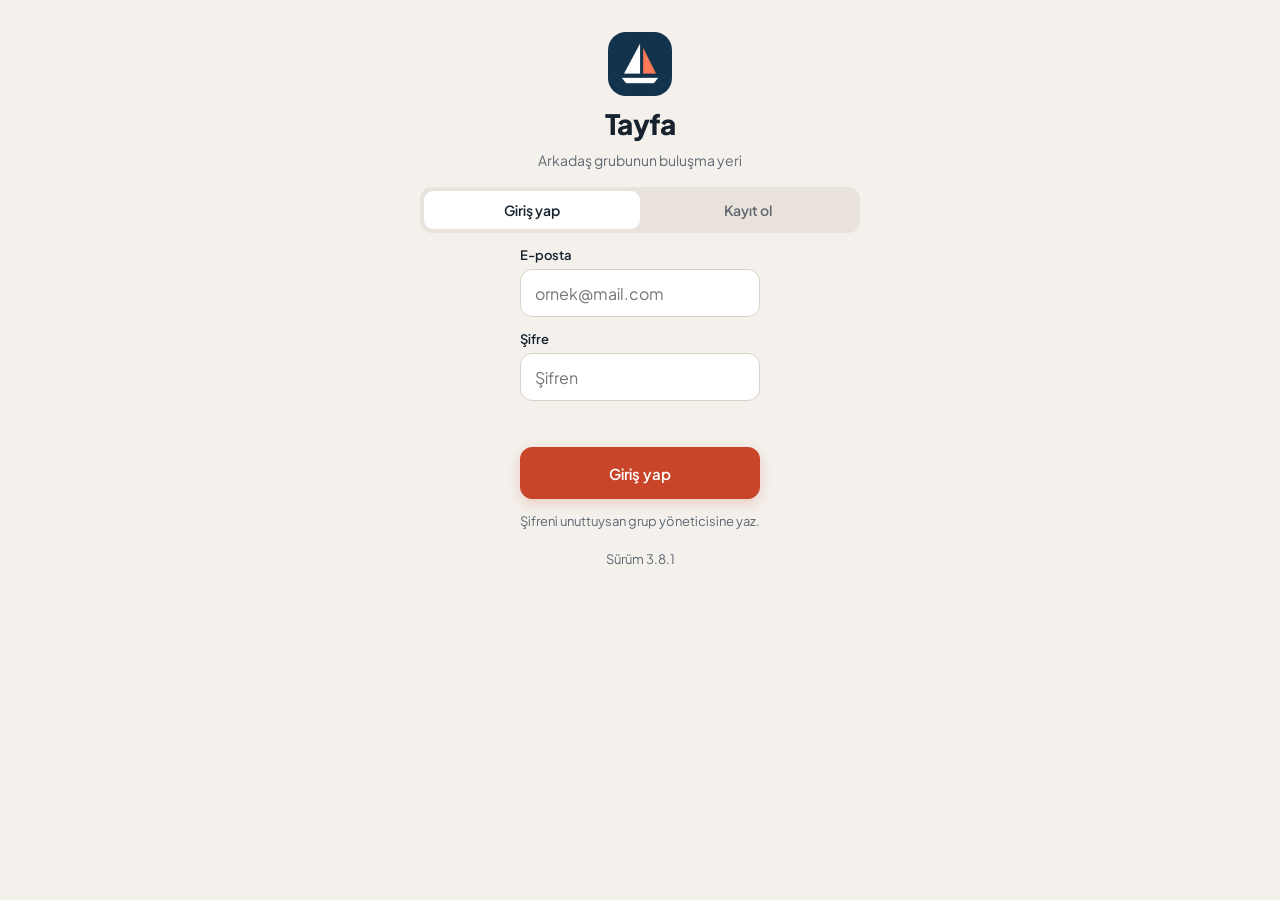
==== commit 05fb99db: "3.8.1: Fotoğrafta kendi yakınlaştırması (iki parmak, çift dokunuş), sayfa yakınlaştırması kapalı Co-" ====
--- a/index.html
+++ b/index.html
@@ -2,7 +2,7 @@
 <html lang="tr">
 <head>
 <meta charset="utf-8">
-<meta name="viewport" content="width=device-width, initial-scale=1, viewport-fit=cover">
+<meta name="viewport" content="width=device-width, initial-scale=1, maximum-scale=1, user-scalable=no, viewport-fit=cover">
 <meta name="theme-color" content="#F4F1EC">
 <meta name="color-scheme" content="light">
 <meta name="apple-mobile-web-app-capable" content="yes">
--- a/style.css
+++ b/style.css
@@ -481,3 +481,537 @@
 .edge-back { position: fixed; left: 0; top: 50%; width: 40px; height: 40px; margin-top: -20px; border-radius: 50%; background: var(--navy); color: #FFF;
   display: flex; align-items: center; justify-content: center; z-index: 95; pointer-events: none; opacity: 0; transform: translateX(-44px); }
 .edge-back svg { width: 20px; height: 20px; }
+
+/* ================= Sürüm 3.1 ================= */
+html, body { overflow-x: hidden; }
+/* ana sayfa üst: lacivert başlık */
+.home-top { background: var(--navy); color: #FFF; margin: calc(-1 * (var(--safe-top) + 20px)) -20px 0; padding: calc(var(--safe-top) + 16px) 20px 80px;
+  border-radius: 0 0 34px 34px; display: flex; flex-direction: column; gap: 14px; }
+.top-bar { display: flex; align-items: center; gap: 10px; }
+.top-bar .logo { width: 36px; height: 36px; flex-shrink: 0; }
+.top-bar b { flex: 1; font-size: 22px; font-weight: 800; letter-spacing: -0.6px; }
+.home-top .icon-btn { background: rgba(255,255,255,.1); color: #FFF; box-shadow: none; }
+.home-top .icon-btn .n { background: var(--coral); color: #1A1410; border-color: var(--navy); }
+.home-top .icon-btn .dot { border-color: var(--navy); background: var(--coral); }
+.home-top .me-btn { background: var(--coral); color: #1A1410; box-shadow: 0 0 0 2px rgba(255,255,255,.35); }
+.top-date { font-size: 14px; color: #A9BCCD; }
+.top-hi { font-size: 21px; font-weight: 800; letter-spacing: -0.4px; line-height: 1.2; margin-top: 2px; }
+.top-people { display: flex; align-items: center; gap: 10px; font-size: 13px; color: #C5D2DE; }
+.top-people .av { border-color: var(--navy); }
+.over { margin-top: -64px; display: flex; flex-direction: column; gap: 14px; position: relative; }
+.next { background: var(--card); border-radius: 26px; padding: 16px; display: flex; flex-direction: column; gap: 12px; box-shadow: 0 14px 34px rgba(19,50,75,.16); }
+.next-k { display: flex; justify-content: space-between; align-items: center; gap: 8px; flex-wrap: wrap; }
+.next-k > span:first-child { font-size: 11px; font-weight: 800; letter-spacing: 1px; color: var(--accent); white-space: nowrap; }
+.next .wx { background: #EEF3F7; color: var(--navy); }
+.next .datebox { background: var(--navy); color: #FFF; } .next .datebox span { color: #FFB59F; }
+.next h2 { font-size: 19px; font-weight: 800; }
+.next .row2 .btn:not(.primary):not(.ok-on):not(.no-on) { background: #F1ECE6; border: none; }
+.next .links { display: flex; justify-content: space-between; align-items: center; }
+.next .links .btn.small { border: none; background: none; color: var(--sub); padding: 0 4px; box-shadow: none; }
+
+/* sohbet: kaydırırken sadece mesaj kayar */
+.chat-list { overflow-x: hidden; overscroll-behavior: contain; }
+.msg { touch-action: pan-y; }
+.mute-pill { display: inline-flex; align-items: center; gap: 4px; color: var(--sub); font-weight: 600; font-size: 12px; margin-left: 6px; }
+.mute-pill svg { width: 13px; height: 13px; }
+.icon-btn.on { background: var(--accent-soft); color: var(--accent); }
+
+/* aç/kapa düğmesi */
+.sw-row { display: flex; align-items: center; gap: 12px; background: var(--card); border-radius: 16px; padding: 12px 14px; box-shadow: var(--shadow); }
+.sw-row .grow { flex: 1; min-width: 0; display: flex; flex-direction: column; gap: 2px; }
+.sw-row .grow b { font-size: 15px; } .sw-row .grow span { font-size: 13px; color: var(--sub); }
+.sw-row.off { opacity: .5; }
+.switch { position: relative; width: 52px; height: 32px; flex-shrink: 0; }
+.switch input { position: absolute; inset: 0; opacity: 0; margin: 0; width: 100%; height: 100%; z-index: 1; }
+.switch i { position: absolute; inset: 0; border-radius: 16px; background: #D4CCC3; transition: background .2s; }
+.switch i::after { content: ''; position: absolute; top: 3px; left: 3px; width: 26px; height: 26px; border-radius: 50%; background: #FFF; box-shadow: 0 1px 3px rgba(0,0,0,.25); transition: transform .2s; }
+.switch input:checked + i { background: var(--accent); }
+.switch input:checked + i::after { transform: translateX(20px); }
+.switch input:focus-visible + i { outline: 2px solid var(--accent); outline-offset: 2px; }
+
+/* oyun simgeleri */
+.game-ic { width: 48px; height: 48px; border-radius: 15px; display: flex; align-items: center; justify-content: center; flex-shrink: 0; }
+.game-ic svg { width: 26px; height: 26px; }
+.game-ic.tavla { background: #24493A; color: #E9D8B6; }
+.game-ic.batak { background: var(--navy); color: #FFF; }
+.game-ic.king { background: #FFF1CF; color: #8A6200; }
+.game-ic.okey { background: var(--accent-soft); color: var(--accent); }
+.game-row .game-ic svg { width: 26px; height: 26px; color: inherit; }
+
+/* ================= koyu tema ================= */
+:root[data-theme="dark"] {
+  --accent: #E0603F; --accent-dark: #C9452A; --accent-soft: #3A2620; --accent-ink: #FFB59F;
+  --ink: #E6ECF1; --sub: #9DAAB6; --bg: #0F1A24; --card: #182734; --line: #263848; --field: #2F4355;
+  --ok: #7BC97A; --ok-soft: #1E3324; --warn-bg: #3A3016; --warn-line: #5A4A1C; --warn-ink: #F2D58A; --danger: #FF8A6E;
+  --shadow: 0 1px 2px rgba(0,0,0,.3), 0 8px 24px rgba(0,0,0,.25);
+  color-scheme: dark;
+}
+:root[data-theme="dark"] .btn, :root[data-theme="dark"] .icon-btn, :root[data-theme="dark"] .input, :root[data-theme="dark"] .bubble,
+:root[data-theme="dark"] .strip, :root[data-theme="dark"] .inbox, :root[data-theme="dark"] .pin-bar, :root[data-theme="dark"] .reply-bar,
+:root[data-theme="dark"] .g-score, :root[data-theme="dark"] .g-status, :root[data-theme="dark"] .album-card, :root[data-theme="dark"] .known,
+:root[data-theme="dark"] .choice, :root[data-theme="dark"] .mention-bar button, :root[data-theme="dark"] .emoji-row, :root[data-theme="dark"] .rx span,
+:root[data-theme="dark"] .sys-card, :root[data-theme="dark"] .kvkk, :root[data-theme="dark"] .gc-bar, :root[data-theme="dark"] .composer textarea,
+:root[data-theme="dark"] .composer-row textarea, :root[data-theme="dark"] .composer, :root[data-theme="dark"] .seg button.on,
+:root[data-theme="dark"] .seg3 button.on, :root[data-theme="dark"] .swipe-ic, :root[data-theme="dark"] .sw-row {
+  background-color: var(--card); color: var(--ink); border-color: var(--line); }
+:root[data-theme="dark"] .composer { background: var(--bg); }
+:root[data-theme="dark"] .btn.primary { background: var(--accent); color: #FFF; }
+:root[data-theme="dark"] .btn.danger { color: var(--danger); }
+:root[data-theme="dark"] .btn.ok-on { background: var(--ok-soft); color: var(--ok); }
+:root[data-theme="dark"] .msg.mine .bubble { background: var(--accent); color: #FFF; }
+:root[data-theme="dark"] .seg, :root[data-theme="dark"] .seg3, :root[data-theme="dark"] .day-sep span, :root[data-theme="dark"] .round-btn,
+:root[data-theme="dark"] .progress, :root[data-theme="dark"] .grab { background: #223444; color: var(--ink); }
+:root[data-theme="dark"] .round-btn.send { background: var(--accent); color: #FFF; }
+:root[data-theme="dark"] .tabbar { background: rgba(24,39,52,.96); box-shadow: 0 12px 32px rgba(0,0,0,.45); }
+:root[data-theme="dark"] .tab { color: #8896A3; }
+:root[data-theme="dark"] .tab-n, :root[data-theme="dark"] .tab-dot { border-color: var(--card); }
+:root[data-theme="dark"] .ib { border-top-color: var(--line); } :root[data-theme="dark"] .ib.new { background: #22303C; }
+:root[data-theme="dark"] .hero, :root[data-theme="dark"] .home-top, :root[data-theme="dark"] .g-end, :root[data-theme="dark"] .inapp { background: #1B3A55; }
+:root[data-theme="dark"] .home-top .icon-btn .n, :root[data-theme="dark"] .home-top .icon-btn .dot { border-color: #1B3A55; }
+:root[data-theme="dark"] .top-people .av { border-color: #1B3A55; }
+:root[data-theme="dark"] .next .wx, :root[data-theme="dark"] .card .wx { background: #223444; color: var(--ink); }
+:root[data-theme="dark"] .next .datebox { background: #1B3A55; }
+:root[data-theme="dark"] .next .row2 .btn:not(.primary):not(.ok-on):not(.no-on) { background: #223444; }
+:root[data-theme="dark"] .next .links .btn.small { background: none; }
+:root[data-theme="dark"] .datebox { background: var(--accent-soft); color: var(--accent-ink); }
+:root[data-theme="dark"] .brand b { color: var(--ink); }
+:root[data-theme="dark"] .me-btn { background: #2B4F70; }
+:root[data-theme="dark"] .quote { background: rgba(255,255,255,.07); }
+:root[data-theme="dark"] .sheet { background: var(--bg); }
+:root[data-theme="dark"] .sheet-backdrop { background: rgba(0,0,0,.6); }
+:root[data-theme="dark"] .banner { background: var(--warn-bg); border-color: var(--warn-line); color: var(--warn-ink); }
+:root[data-theme="dark"] .info, :root[data-theme="dark"] .code-box { background: var(--accent-soft); color: var(--accent-ink); }
+:root[data-theme="dark"] .diag { background: #182734; }
+:root[data-theme="dark"] .switch i { background: #3A4D5E; }
+:root[data-theme="dark"] .ic.chat { background: #1F3346; color: #9CC3EA; } :root[data-theme="dark"] .ic.plan { background: #3A3016; color: #F2D58A; }
+:root[data-theme="dark"] .ic.photo { background: #1E3324; color: #8FD08C; } :root[data-theme="dark"] .ic.other { background: #223444; color: var(--sub); }
+:root[data-theme="dark"] .game-ic.king { background: #3A3016; color: #F2D58A; }
+:root[data-theme="dark"] .g-turn { background: var(--ok-soft); color: var(--ok); } :root[data-theme="dark"] .g-turn.wait { background: #223444; color: var(--sub); }
+:root[data-theme="dark"] #toast { background: #E6ECF1; color: #0F1A24; }
+:root[data-theme="dark"] .msg-text a { color: #FFB59F; }
+:root[data-theme="dark"] .map-kind { background: rgba(24,39,52,.95); color: var(--ink); }
+.icon-btn.x-btn { width: 38px; height: 38px; border: none; box-shadow: none; background: #EFE9E4; }
+:root[data-theme="dark"] .icon-btn.x-btn { background: #223444; }
+
+/* tavla: klasik ahşap tahta */
+.board { background: #6B4423 repeating-linear-gradient(176deg, rgba(0,0,0,.08) 0 2px, transparent 2px 9px); }
+.half { background: #E9D3A8; }
+.pt.odd .tri { background: #F6EBD2; } .pt.even .tri { background: #7A4A26; }
+.bar-col, .off-col { background: #5A3A1E; }
+.ck.c0 { background: radial-gradient(circle at 35% 30%, #FFFFFF, #F1E9DC); border: 1.5px solid #BFAE96; box-shadow: inset 0 0 0 4px #FBF7EE, inset 0 0 0 5px #D8CBB6, 0 1px 2px rgba(0,0,0,.3); }
+.ck.c1 { background: radial-gradient(circle at 35% 30%, #5A3B28, #2E1B10); border: 1.5px solid #1A0F09; box-shadow: inset 0 0 0 4px #3A2418, inset 0 0 0 5px #5A3B28, 0 1px 2px rgba(0,0,0,.35); }
+.mid { background: #5A3A1E; }
+
+/* ================= King ================= */
+.kc { position: relative; width: 50px; height: 72px; border-radius: 8px; background: #FFF; color: #16222E; box-shadow: 0 1px 4px rgba(0,0,0,.28);
+  display: inline-block; flex-shrink: 0; transition: transform .15s ease, filter .15s; user-select: none; -webkit-user-select: none; }
+.kc.red { color: #C9302C; }
+.kc .r { position: absolute; left: 5px; top: 3px; font-size: 16px; font-weight: 800; line-height: 1; font-style: normal; }
+.kc .s { position: absolute; left: 6px; top: 20px; font-size: 13px; line-height: 1; font-style: normal; font-family: serif; }
+.kc .b { position: absolute; right: 5px; bottom: 4px; font-size: 26px; line-height: 1; font-style: normal; font-family: serif; }
+.k-hand { display: flex; justify-content: center; padding: 18px 0 2px; }
+.k-hand .kc + .kc { margin-left: -25px; }
+.k-hand .kc { cursor: pointer; }
+.k-hand .kc.dim { filter: grayscale(1) brightness(.86); }
+.k-hand .kc.sel { transform: translateY(-16px); box-shadow: 0 0 0 3px var(--coral), 0 8px 16px rgba(0,0,0,.3); z-index: 2; }
+.k-hand.busy { opacity: .6; pointer-events: none; }
+.k-table { position: relative; height: 330px; border-radius: 26px; background: #24493A; box-shadow: inset 0 0 0 6px #5A3B24, 0 12px 24px rgba(0,0,0,.2); }
+.k-seat { position: absolute; display: flex; flex-direction: column; align-items: center; gap: 3px; color: #FFF; width: 92px; text-align: center; }
+.k-seat .av { width: 42px; height: 42px; font-size: 16px; margin: 0; box-shadow: 0 0 0 2px rgba(255,255,255,.35); border: none; }
+.k-seat.turn .av { box-shadow: 0 0 0 3px var(--coral); }
+.k-seat b { font-size: 13px; } .k-seat span { font-size: 11px; color: #C9D7C9; }
+.k-seat.top { top: 12px; left: 50%; transform: translateX(-50%); }
+.k-seat.left { left: 8px; top: 110px; } .k-seat.right { right: 8px; top: 110px; }
+.k-seat.bot { bottom: 40px; left: 50%; transform: translateX(-50%); }
+.k-center { position: absolute; left: 50%; top: 52%; width: 150px; height: 150px; transform: translate(-50%, -50%); }
+.k-center .kc { position: absolute; }
+.k-center .at-top { left: 50px; top: 0; } .k-center .at-bot { left: 50px; bottom: 0; }
+.k-center .at-left { left: 0; top: 39px; transform: rotate(-8deg); } .k-center .at-right { right: 0; top: 39px; transform: rotate(8deg); }
+.k-center .old { opacity: .55; }
+.k-took { position: absolute; left: 50%; top: 50%; transform: translate(-50%, -50%); background: rgba(0,0,0,.45); color: #FFF; font-size: 12px; font-weight: 700; padding: 3px 8px; border-radius: 10px; white-space: nowrap; }
+.k-turn { position: absolute; left: 50%; bottom: 10px; transform: translateX(-50%); background: rgba(0,0,0,.28); color: #FFF; font-size: 13px; font-weight: 700;
+  padding: 6px 12px; border-radius: 14px; white-space: nowrap; display: inline-flex; align-items: center; gap: 7px; }
+.k-turn::before { content: ''; width: 8px; height: 8px; border-radius: 50%; background: #C9D3DD; }
+.k-turn.me::before { background: #7BE08A; }
+.k-ct { display: flex; align-items: center; gap: 10px; background: #FFF1CF; color: #5C4300; border-radius: 16px; padding: 10px 12px; }
+.k-ct .ic { width: 34px; height: 34px; border-radius: 10px; background: #8A6200; color: #FFF; display: flex; align-items: center; justify-content: center; font-size: 20px; flex-shrink: 0; }
+.k-ct .ic svg { width: 19px; height: 19px; }
+.k-ct .grow { flex: 1; min-width: 0; display: flex; flex-direction: column; } .k-ct b { font-size: 15px; } .k-ct .grow span { font-size: 12px; color: #7A5600; }
+.k-ct .k-tr { font-size: 13px; font-weight: 800; }
+.k-ct.koz { background: #E3ECF6; color: #13324B; } .k-ct.koz .ic { background: var(--navy); } .k-ct.koz .grow span { color: #3C5872; }
+.k-pick { background: var(--card); border-radius: 20px; padding: 14px; box-shadow: var(--shadow); display: flex; flex-direction: column; gap: 8px; }
+.k-opts { display: grid; grid-template-columns: repeat(2, minmax(0, 1fr)); gap: 8px; }
+.k-opt { border: 1px solid var(--line); background: var(--bg); border-radius: 14px; padding: 10px; text-align: left; display: flex; flex-direction: column; gap: 2px; min-height: 56px; color: var(--ink); }
+.k-opt b { font-size: 14px; } .k-opt span { font-size: 11px; color: var(--sub); }
+.k-suits { display: grid; grid-template-columns: repeat(4, minmax(0, 1fr)); gap: 8px; }
+.k-suit { border: 1px solid var(--line); background: var(--bg); border-radius: 14px; height: 60px; font-size: 24px; font-family: serif; color: #16222E;
+  display: flex; flex-direction: column; align-items: center; justify-content: center; gap: 2px; }
+.k-suit span { font-size: 11px; font-family: inherit; color: var(--sub); } .k-suit.red { color: #C9302C; }
+.k-me { display: flex; align-items: center; gap: 10px; }
+.k-me .av { width: 40px; height: 40px; margin: 0; }
+.k-me .grow { flex: 1; min-width: 0; display: flex; flex-direction: column; } .k-me b { font-size: 14px; }
+.k-score { overflow-x: auto; }
+.k-score table { width: 100%; border-collapse: collapse; font-size: 13px; }
+.k-score th, .k-score td { padding: 7px 4px; text-align: right; border-bottom: 1px solid var(--line); white-space: nowrap; }
+.k-score .l { text-align: left; } .k-score small { display: block; color: var(--sub); font-size: 11px; }
+.k-score .neg { color: var(--danger); } .k-score .pos { color: var(--ok); }
+.k-score tfoot td { border-bottom: none; }
+.picked-row { background: var(--accent-soft); border-radius: 14px; }
+.check { width: 26px; height: 26px; border-radius: 50%; border: 2px solid var(--field); display: flex; align-items: center; justify-content: center; flex-shrink: 0; }
+.check.on { background: var(--accent); border-color: var(--accent); color: #FFF; } .check svg { width: 15px; height: 15px; }
+:root[data-theme="dark"] .k-opt, :root[data-theme="dark"] .k-suit { background: #223444; }
+:root[data-theme="dark"] .k-suit:not(.red) { color: var(--ink); } :root[data-theme="dark"] .k-suit.red { color: #FF8A80; }
+:root[data-theme="dark"] .k-ct { background: #3A3016; color: #F2D58A; } :root[data-theme="dark"] .k-ct .grow span { color: #D9BE76; }
+:root[data-theme="dark"] .k-ct.koz { background: #1F3346; color: #CFE0F0; } :root[data-theme="dark"] .k-ct.koz .grow span { color: #9CB6CE; }
+
+/* zarlar */
+.die3 { display: inline-block; width: 44px; height: 44px; filter: drop-shadow(0 2px 3px rgba(0,0,0,.3)); }
+.die3 svg { width: 100%; height: 100%; display: block; }
+.die3 rect { fill: #FFFFFF; stroke: #D9CFC2; stroke-width: 3; }
+.die3 circle { fill: #1E1A17; }
+.die3.used { opacity: .3; }
+.die3.rolling { animation: tumble .56s ease-out; }
+.die3.landed { animation: land .22s ease-out; }
+@keyframes tumble { 0% { transform: translateY(-14px) rotate(-200deg) scale(.7); } 60% { transform: translateY(2px) rotate(20deg) scale(1.05); } 100% { transform: none; } }
+@keyframes land { 0% { transform: scale(1.12); } 100% { transform: none; } }
+.dice { gap: 8px; align-items: center; }
+.mid-dice { display: inline-flex; gap: 6px; }
+.mid-dice .die3 { width: 26px; height: 26px; }
+.mid-dice.big .die3 { width: 30px; height: 30px; }
+.board .mid { height: 38px; }
+.ck.ghost { pointer-events: none; border-radius: 50%; }
+
+/* sohbet: yeni fotoğraf kartı */
+.sys-phs { display: grid; grid-template-columns: repeat(4, minmax(0, 1fr)); gap: 4px; margin-top: 8px; }
+.sys-phs.n1 { grid-template-columns: 1fr; } .sys-phs.n2 { grid-template-columns: repeat(2, minmax(0, 1fr)); } .sys-phs.n3 { grid-template-columns: repeat(3, minmax(0, 1fr)); }
+.sys-ph { aspect-ratio: 1; border: none; border-radius: 10px; background: #D9D2C8 center/cover; padding: 0; position: relative; overflow: hidden; }
+.sys-phs.n1 .sys-ph { aspect-ratio: auto; height: 170px; }
+.sys-ph b { position: absolute; inset: 0; display: flex; align-items: center; justify-content: center; background: rgba(0,0,0,.45); color: #FFF; font-size: 17px; }
+.link-btn { border: none; background: none; color: var(--accent); font-weight: 700; font-size: 13px; padding: 8px 0 0; display: inline-flex; align-items: center; gap: 2px; }
+.link-btn svg { width: 15px; height: 15px; }
+
+/* klavye açıkken: sohbet ve pencereler görünen alana oturur, sayfa kaymaz */
+body.kb-open .chat-wrap { top: var(--vvt, 0px); height: var(--vvh, 100%); bottom: auto; }
+body.kb-open .chat-head .sub, body.kb-open .pin-bar { display: none; }
+body.kb-open .sheet-backdrop { top: var(--vvt, 0px); height: var(--vvh, 100%); bottom: auto; }
+body.kb-open .sheet { max-height: calc(var(--vvh, 100vh) - 20px); }
+
+/* ses kaydı: kayıt çubuğu ekranı kaydırmadan üstte; kayıt sırasında başka yere dokunulmaz */
+.rec-bar { position: fixed; left: 12px; right: 12px; top: calc(var(--safe-top) + 10px); z-index: 120; background: var(--navy); color: #FFF;
+  border-radius: 18px; padding: 12px 14px; box-shadow: 0 12px 30px rgba(19,50,75,.35); }
+.rec-bar .small { color: #C5D2DE !important; }
+body.recording * { pointer-events: none !important; -webkit-user-select: none !important; user-select: none !important; }
+body.recording .round-btn.armed, body.recording .round-btn.armed * { pointer-events: auto !important; }
+.round-btn { -webkit-tap-highlight-color: transparent; }
+
+/* King: canlı ses */
+.k-vjoin { display: flex; align-items: center; gap: 12px; width: 100%; border: none; border-radius: 18px; padding: 10px 14px; background: var(--navy); color: #FFF; text-align: left; box-shadow: 0 8px 20px rgba(19,50,75,.22); }
+.k-vjoin svg { width: 26px; height: 26px; flex-shrink: 0; color: var(--coral); }
+.k-vjoin span { display: flex; flex-direction: column; } .k-vjoin b { font-size: 15px; } .k-vjoin small { font-size: 12px; color: #C5D2DE; }
+.k-von { display: flex; align-items: center; gap: 10px; border-radius: 18px; padding: 8px 8px 8px 14px; background: #1F6B45; color: #FFF; }
+.k-von .dot { width: 10px; height: 10px; border-radius: 50%; background: #7BE08A; flex-shrink: 0; }
+.k-von.speaking .dot { box-shadow: 0 0 0 5px rgba(123,224,138,.35); }
+.k-von .grow { flex: 1; min-width: 0; display: flex; flex-direction: column; } .k-von b { font-size: 14px; } .k-von small { font-size: 12px; color: #CFEBD9; overflow: hidden; text-overflow: ellipsis; white-space: nowrap; }
+.k-vbtn { width: 44px; height: 44px; border-radius: 50%; border: none; background: rgba(255,255,255,.18); color: #FFF; display: flex; align-items: center; justify-content: center; flex-shrink: 0; }
+.k-vbtn svg { width: 21px; height: 21px; } .k-vbtn.off { background: #FFF; color: #B33A1E; } .k-vbtn.leave { background: #D62828; }
+.k-seat { position: absolute; }
+.k-seat .k-vb { display: none; position: absolute; top: -4px; left: calc(50% + 10px); width: 22px; height: 22px; border-radius: 50%; background: #1F6B45; color: #FFF; align-items: center; justify-content: center; border: 2px solid #24493A; font-style: normal; }
+.k-seat .k-vb svg { width: 12px; height: 12px; }
+.k-seat.in-voice .k-vb { display: flex; }
+.k-seat.speaking .av { box-shadow: 0 0 0 3px #7BE08A, 0 0 14px 4px rgba(123,224,138,.6); }
+.k-seat.v-fail .k-vb { background: #B33A1E; }
+
+/* King: el durumu ve ikram */
+.k-table { height: 368px; }
+.k-center { top: 56%; }
+.k-seat.left, .k-seat.right { top: 128px; }
+.k-hp { font-style: normal; font-size: 11px; font-weight: 800; padding: 2px 7px; border-radius: 9px; background: rgba(0,0,0,.28); color: #FFF; margin-top: 1px; }
+.k-hp.neg { background: #B33A1E; } .k-hp.pos { background: #1F9D55; }
+.k-seat { -webkit-touch-callout: none; -webkit-user-select: none; user-select: none; }
+.treats { display: grid; grid-template-columns: repeat(2, minmax(0, 1fr)); gap: 10px; }
+.treat { border: 1px solid var(--line); background: var(--card); border-radius: 18px; height: 96px; display: flex; flex-direction: column; align-items: center; justify-content: center; gap: 4px; font-size: 15px; font-weight: 700; color: var(--ink); }
+.treat span { font-size: 38px; line-height: 1; }
+.treat-fly { position: fixed; z-index: 130; font-size: 36px; width: 36px; height: 36px; line-height: 36px; text-align: center; pointer-events: none; }
+.treat-tag { position: absolute; top: -10px; right: -6px; display: inline-flex; align-items: center; gap: 3px; background: #FFF; color: #16222E; border-radius: 12px; padding: 2px 7px 2px 4px; font-size: 11px; font-weight: 700; box-shadow: 0 2px 8px rgba(0,0,0,.25); animation: drop .25s ease; white-space: nowrap; z-index: 3; }
+.treat-tag b { font-size: 16px; }
+.k-me { position: relative; }
+
+/* oyun sohbeti penceresi: yazma kutusu hep görünür */
+.sheet.gc-sheet { display: flex; flex-direction: column; overflow: hidden; height: min(80vh, 640px); }
+.sheet.gc-sheet .gc-list { flex: 1 1 auto; max-height: none; min-height: 60px; overflow-y: auto; }
+body.kb-open .sheet.gc-sheet { height: calc(var(--vvh, 100vh) - 16px); }
+
+/* King komik efektler */
+.sheet.gc-sheet > * { flex-shrink: 0; }
+.sheet.gc-sheet > .gc-list { flex: 1 1 auto; }
+.k-fx { position: fixed; z-index: 140; transform: translate(-50%, -100%); pointer-events: none; animation: fxIn .35s cubic-bezier(.2,1.4,.4,1); transition: opacity .3s, transform .3s; }
+.k-fx.out { opacity: 0; transform: translate(-50%, -130%); }
+@keyframes fxIn { from { transform: translate(-50%, -60%) scale(.3); opacity: 0; } to { transform: translate(-50%, -100%) scale(1); opacity: 1; } }
+.k-fx.crown { font-size: 34px; margin-top: 8px; }
+.k-fx.gag { font-size: 40px; margin-top: 30px; }
+.k-fx.react { font-size: 26px; margin-left: 22px; margin-top: 6px; }
+.k-fx.brag, .k-fx.shame { margin-top: -6px; background: #FFF; color: #16222E; font: 800 15px/1.2 'Plus Jakarta Sans', system-ui, sans-serif; padding: 8px 12px; border-radius: 16px; box-shadow: 0 8px 20px rgba(0,0,0,.3); white-space: nowrap; }
+.k-fx.shame { background: #FF7A9C; color: #FFF; }
+.k-conf { position: fixed; z-index: 139; width: 8px; height: 12px; border-radius: 2px; pointer-events: none; }
+.k-seat .av { position: relative; }
+.k-mark { position: absolute; font-style: normal; pointer-events: none; z-index: 2; line-height: 1; }
+.k-mark.m1 { left: 18px; top: -2px; font-size: 18px; transform: rotate(-20deg); }
+.k-mark.m2 { left: 52px; top: 10px; font-size: 16px; transform: rotate(18deg); }
+.k-mark.m3 { left: 22px; top: 26px; font-size: 15px; transform: rotate(-8deg); }
+.k-mark.m4 { left: 50px; top: 30px; font-size: 14px; transform: rotate(25deg); }
+.k-mark.face { left: 50%; top: 4px; transform: translateX(-50%); font-size: 30px; }
+.k-mark.hat { left: 50%; top: -24px; transform: translateX(-50%); font-size: 30px; }
+
+/* tepki çipleri, masa sohbeti tepki seçici */
+.rx span { cursor: pointer; } .rx span.on { border-color: var(--accent); background: #FFF1EC; }
+:root[data-theme="dark"] .rx span.on { background: rgba(255,122,89,.18); }
+.gc-list .rx { margin-top: 2px; }
+.rx-pick { position: fixed; z-index: 160; box-shadow: 0 10px 28px rgba(0,0,0,.25); animation: fxPop .18s ease-out; }
+@keyframes fxPop { from { transform: scale(.7); opacity: 0; } to { transform: scale(1); opacity: 1; } }
+
+/* Bu ayın en iyileri */
+.best { display: grid; grid-template-columns: repeat(4, minmax(0, 1fr)); gap: 6px; }
+.best-col { background: var(--bg); border-radius: 14px; padding: 8px 5px; min-width: 0; }
+.best-col.later { opacity: .5; }
+.best-h { display: flex; flex-direction: column; align-items: center; gap: 4px; font-weight: 800; font-size: 13px; margin-bottom: 6px; }
+.best-h .game-ic { width: 30px; height: 30px; border-radius: 10px; }
+.best-h .game-ic svg { width: 17px; height: 17px; }
+.best-r { display: flex; flex-direction: column; align-items: center; margin-top: 6px; min-width: 0; position: relative; }
+.best-r i { position: absolute; left: 50%; top: -6px; margin-left: 4px; font-style: normal; font-size: 14px; z-index: 1; }
+.best-r .av { margin-left: 0; width: 30px; height: 30px; font-size: 12px; }
+.best-r b { font-size: 12px; max-width: 100%; overflow: hidden; text-overflow: ellipsis; white-space: nowrap; margin-top: 2px; }
+.best-r span { font-size: 11px; color: var(--sub); }
+.best-e { font-size: 11px; color: var(--sub); text-align: center; margin: 8px 0 4px; }
+:root[data-theme="dark"] .best-col { background: rgba(255,255,255,.05); }
+
+/* anlık foto */
+.round-btn.ghost.snap-btn { width: 40px; height: 40px; background: transparent; color: var(--sub); touch-action: manipulation; }
+.round-btn.ghost.snap-btn svg { width: 24px; height: 24px; }
+.snap-card { display: flex; align-items: center; gap: 10px; min-width: 190px; padding: 2px 4px 2px 0; background: none; border: none; color: inherit; font: inherit; text-align: left; cursor: pointer; }
+.snap-card .snap-ic { width: 38px; height: 38px; border-radius: 12px; background: var(--coral, #FF7A59); color: #FFF; display: flex; align-items: center; justify-content: center; flex-shrink: 0; }
+.snap-card .snap-ic svg { width: 21px; height: 21px; }
+.snap-card .grow { display: flex; flex-direction: column; }
+.snap-card small { font-size: 12px; opacity: .75; }
+.snap-card.done .snap-ic { background: transparent; border: 2px solid currentColor; opacity: .55; }
+.snap-prev { display: block; width: 100%; max-height: 52vh; object-fit: contain; border-radius: 14px; background: #000; }
+.snap-view { position: fixed; inset: 0; z-index: 300; background: #000; display: flex; align-items: center; justify-content: center; -webkit-user-select: none; user-select: none; -webkit-touch-callout: none; }
+.snap-view img { max-width: 100%; max-height: 100%; object-fit: contain; pointer-events: none; }
+.snap-load { color: #FFF; font-weight: 700; }
+.snap-top { position: absolute; top: calc(env(safe-area-inset-top) + 18px); left: 16px; right: 16px; display: flex; justify-content: space-between; color: #FFF; font-size: 16px; z-index: 2; text-shadow: 0 1px 4px rgba(0,0,0,.6); }
+.snap-top span { font-weight: 800; font-variant-numeric: tabular-nums; }
+.snap-bar { position: absolute; top: calc(env(safe-area-inset-top) + 8px); left: 12px; right: 12px; height: 3px; background: rgba(255,255,255,.3); border-radius: 2px; overflow: hidden; z-index: 2; }
+.snap-bar i { display: block; height: 100%; background: #FFF; transform-origin: left; animation: snapBar linear forwards; }
+@keyframes snapBar { from { transform: scaleX(1); } to { transform: scaleX(0); } }
+.snap-hint { position: absolute; bottom: calc(env(safe-area-inset-bottom) + 18px); width: 100%; text-align: center; color: rgba(255,255,255,.7); font-size: 13px; }
+
+/* King: oyun seçim paneli (masada, herkes görür) */
+.k-table.choosing .k-seat { top: 12px; width: 96px; }
+.k-table.choosing .k-seat.left { left: 10px; } .k-table.choosing .k-seat.right { right: 10px; }
+.k-table.choosing .k-seat .k-hp { display: none; }
+.k-choose { position: absolute; left: 10px; right: 10px; top: 100px; background: #0E2A1C; border: 2px solid #5DCAA5; border-radius: 16px; overflow: hidden; color: #FFF; box-shadow: 0 10px 24px rgba(0,0,0,.35); }
+.kc-h { display: flex; justify-content: space-between; align-items: center; padding: 8px 12px; gap: 8px; }
+.kc-h b { font-size: 15px; } .kc-h span { font-size: 12px; color: #9FE1CB; white-space: nowrap; }
+.k-choose:not(.mine) .kc-h span { animation: kcPulse 1.4s ease-in-out infinite; }
+@keyframes kcPulse { 50% { opacity: .45; } }
+.kc-grid { display: grid; grid-template-columns: repeat(3, minmax(0, 1fr)); gap: 3px; padding: 0 3px; }
+.kc-t { background: #2E8B5E; color: #FFF; border: none; border-radius: 6px; min-height: 48px; padding: 4px 2px; font: 800 13px/1.15 'Plus Jakarta Sans', system-ui, sans-serif; display: flex; flex-direction: column; align-items: center; justify-content: center; gap: 1px; text-transform: uppercase; letter-spacing: .2px; }
+.kc-t small { font-size: 10px; font-weight: 600; color: #CFF5E2; text-transform: none; }
+.kc-t:disabled { opacity: 1; }
+.k-choose.mine .kc-t:not(:disabled):active { background: #3FAF78; transform: scale(.97); }
+.kc-t.off { background: #1F4D37; color: #6E9C85; }
+.kc-t.gone b { text-decoration: line-through; }
+.kc-suits { display: grid; grid-template-columns: repeat(4, 1fr); background: #F4F1EC; margin-top: 3px; }
+.kc-s { border: none; background: none; height: 44px; font: 26px/1 serif; color: #222; }
+.kc-s + .kc-s { border-left: 1px solid #DDD; } .kc-s.red { color: #D3302A; }
+.kc-suits.off .kc-s { opacity: .25; }
+.k-choose.mine .kc-suits:not(.off) .kc-s:active { background: #E5DED3; }
+.kc-note { margin: 0; padding: 6px 10px 8px; font-size: 11px; color: #9FE1CB; text-align: center; }
+.kc-flash { position: absolute; left: 50%; top: 50%; transform: translate(-50%, -50%); z-index: 5; background: #FFF; color: #16222E; border-radius: 18px; padding: 12px 20px; text-align: center; box-shadow: 0 12px 30px rgba(0,0,0,.4); animation: kcFlash 1.8s ease forwards; pointer-events: none; }
+.kc-flash b { display: block; font-size: 22px; } .kc-flash span { font-size: 12px; color: #5B6B78; }
+.kc-flash.red b { color: #C9302C; }
+@keyframes kcFlash { 0% { transform: translate(-50%, -50%) scale(.4); opacity: 0; } 15% { transform: translate(-50%, -50%) scale(1.08); opacity: 1; } 25% { transform: translate(-50%, -50%) scale(1); } 80% { opacity: 1; } 100% { opacity: 0; transform: translate(-50%, -60%) scale(1); } }
+
+/* Oyunlar: B düzeni */
+.m-one { padding: 6px 12px; } .m-one .game-row { border: none; }
+.m-strip { display: flex; gap: 8px; overflow-x: auto; margin: -6px -16px 6px; padding: 6px 16px 10px; scrollbar-width: none; }
+.m-strip::-webkit-scrollbar { display: none; }
+.m-chip { flex: 0 0 auto; display: flex; align-items: center; gap: 8px; background: var(--card); border: none; border-radius: 16px; padding: 8px 12px 8px 8px; box-shadow: var(--shadow); color: var(--ink); text-align: left; }
+.m-chip .game-ic { width: 34px; height: 34px; border-radius: 11px; } .m-chip .game-ic svg { width: 19px; height: 19px; }
+.m-chip b { display: block; font-size: 14px; } .m-chip small { font-size: 12px; color: var(--sub); }
+.m-chip.my small { color: var(--accent); font-weight: 700; }
+.champ { background: var(--navy); color: #FFF; border-radius: 22px; padding: 14px 16px; margin-bottom: 12px; }
+.champ-h { display: flex; justify-content: space-between; align-items: center; margin-bottom: 10px; }
+.champ-h b { font-size: 15px; } .champ-h svg { width: 20px; height: 20px; color: #FFD27A; }
+.champ-g { display: grid; gap: 12px 0; }
+.champ-g.c2 { grid-template-columns: repeat(2, minmax(0, 1fr)); } .champ-g.c3 { grid-template-columns: repeat(3, minmax(0, 1fr)); }
+.ch-cell { min-width: 0; padding: 0 12px; border-left: 1px solid rgba(255,255,255,.15); }
+.champ-g.c2 .ch-cell:nth-child(2n+1), .champ-g.c3 .ch-cell:nth-child(3n+1) { border-left: none; padding-left: 0; }
+.ch-g { display: block; font-size: 12px; color: #9FB4C7; margin-bottom: 4px; }
+.ch-w { display: flex; align-items: center; gap: 7px; min-width: 0; }
+.ch-w .av { width: 28px; height: 28px; font-size: 12px; margin: 0; flex-shrink: 0; box-shadow: none; border: none; }
+.ch-w b { font-size: 15px; overflow: hidden; text-overflow: ellipsis; white-space: nowrap; }
+.ch-none { font-size: 14px; color: #9FB4C7; height: 28px; }
+.ch-s { display: block; font-size: 12px; color: #9FB4C7; margin-top: 4px; white-space: nowrap; overflow: hidden; text-overflow: ellipsis; }
+.gm-grid { display: grid; gap: 10px; margin-bottom: 12px; }
+.gm-grid.c2 { grid-template-columns: repeat(2, minmax(0, 1fr)); } .gm-grid.c3 { grid-template-columns: repeat(3, minmax(0, 1fr)); }
+.gm-card { background: var(--card); border: none; border-radius: 18px; padding: 12px; box-shadow: var(--shadow); display: flex; flex-direction: column; align-items: flex-start; gap: 2px; text-align: left; color: var(--ink); font: inherit; }
+.gm-card .game-ic { width: 40px; height: 40px; border-radius: 12px; margin-bottom: 6px; } .gm-card .game-ic svg { width: 22px; height: 22px; }
+.gm-card b { font-size: 16px; } .gm-card .small { margin: 0; }
+.gm-go { margin-top: 8px; color: var(--accent); font-weight: 700; font-size: 14px; display: flex; align-items: center; gap: 2px; }
+.gm-go svg { width: 16px; height: 16px; }
+.gm-card.later { opacity: .55; box-shadow: none; } .gm-card.later .gm-go { color: var(--sub); font-weight: 600; }
+.gm-card:not(.later):active { transform: scale(.98); }
+:root[data-theme="dark"] .champ { background: #0F2638; }
+
+/* Günün sorusu */
+.quiz-card { display: flex; align-items: center; gap: 12px; width: 100%; text-align: left; border: none; border-radius: 20px; padding: 14px 16px; margin-bottom: 12px; background: linear-gradient(135deg, #13324B, #1E4D6E); color: #FFF; box-shadow: var(--shadow); font: inherit; }
+.quiz-card .qz-ic { width: 44px; height: 44px; border-radius: 14px; background: rgba(255,255,255,.14); display: flex; align-items: center; justify-content: center; flex-shrink: 0; color: #FFD27A; }
+.quiz-card .qz-ic svg { width: 24px; height: 24px; }
+.quiz-card .grow { display: flex; flex-direction: column; min-width: 0; }
+.quiz-card small { font-size: 11px; letter-spacing: .8px; color: #9FB4C7; font-weight: 700; }
+.quiz-card b { font-size: 16px; } .quiz-card .grow > span { font-size: 13px; color: #C9D6E2; }
+.quiz-card .go { background: #FF7A59; color: #FFF; font-weight: 800; border-radius: 12px; padding: 8px 14px; font-size: 14px; }
+.quiz-card.ok .qz-ic { color: #7BE08A; } .quiz-card.bad .qz-ic { color: #FF9C86; }
+.quiz-card.ok .go, .quiz-card.bad .go { background: rgba(255,255,255,.16); }
+body.quiz-open { overflow: hidden; }
+body.quiz-open #app, body.quiz-open .tabbar { pointer-events: none; }
+.quiz-ov { position: fixed; inset: 0; z-index: 250; background: rgba(10,22,34,.72); -webkit-backdrop-filter: blur(6px); backdrop-filter: blur(6px); display: flex; align-items: flex-end; justify-content: center; animation: qzFade .2s ease; }
+@keyframes qzFade { from { opacity: 0; } }
+.quiz-box { width: 100%; max-width: 560px; max-height: 100%; overflow-y: auto; background: var(--bg); border-radius: 28px 28px 0 0; padding: 18px 18px calc(env(safe-area-inset-bottom) + 18px); animation: qzUp .28s cubic-bezier(.2,.9,.3,1); }
+@keyframes qzUp { from { transform: translateY(40px); opacity: .4; } }
+.qz-load { text-align: center; color: var(--sub); margin: 30px 0; }
+.qz-head { display: flex; justify-content: space-between; align-items: center; margin-bottom: 14px; }
+.qz-head small { display: block; font-size: 11px; letter-spacing: .8px; color: var(--sub); font-weight: 700; } .qz-head b { font-size: 18px; }
+.qz-start { text-align: center; padding: 10px 6px 4px; }
+.qz-big { width: 72px; height: 72px; border-radius: 22px; background: var(--navy); color: #FFD27A; display: flex; align-items: center; justify-content: center; margin: 0 auto 12px; }
+.qz-big svg { width: 38px; height: 38px; }
+.qz-start b { font-size: 18px; } .qz-start p { color: var(--sub); margin: 8px 0 18px; line-height: 1.45; }
+.qz-timer { position: relative; height: 30px; background: var(--card); border-radius: 15px; overflow: hidden; margin-bottom: 14px; }
+.qz-timer i { position: absolute; inset: 0; background: #2E8B5E; transform-origin: left; transition: transform .2s linear, background .3s; }
+.qz-timer i.low { background: #C9452A; }
+.qz-timer span { position: relative; display: block; text-align: center; line-height: 30px; font-weight: 800; color: #FFF; font-variant-numeric: tabular-nums; mix-blend-mode: normal; text-shadow: 0 1px 2px rgba(0,0,0,.35); }
+.qz-cat { display: inline-block; font-size: 12px; font-weight: 700; color: var(--accent); background: var(--accent-soft); border-radius: 8px; padding: 3px 8px; }
+.qz-q { font-size: 20px; line-height: 1.35; margin: 8px 0 14px; }
+.qz-opts { display: flex; flex-direction: column; gap: 8px; }
+.qz-opt { display: flex; align-items: center; gap: 12px; width: 100%; text-align: left; border: 2px solid transparent; background: var(--card); color: var(--ink); border-radius: 16px; padding: 12px 14px; font: 600 16px/1.3 inherit; box-shadow: var(--shadow); }
+.qz-opt i { width: 30px; height: 30px; border-radius: 10px; background: var(--bg); display: flex; align-items: center; justify-content: center; font-style: normal; font-weight: 800; font-size: 14px; flex-shrink: 0; }
+button.qz-opt:not(:disabled):active { transform: scale(.98); }
+.qz-opt.picked { border-color: var(--navy); }
+.qz-opt.right { border-color: #2E8B5E; background: #E7F6EE; } .qz-opt.right i { background: #2E8B5E; color: #FFF; }
+.qz-opt.wrong { border-color: #C9452A; background: #FDECE8; } .qz-opt.wrong i { background: #C9452A; color: #FFF; }
+.qz-opt.dim { opacity: .55; box-shadow: none; }
+:root[data-theme="dark"] .qz-opt.right { background: rgba(46,139,94,.22); } :root[data-theme="dark"] .qz-opt.wrong { background: rgba(201,69,42,.22); }
+.qz-res { margin: 14px 0 6px; background: var(--card); border-radius: 16px; padding: 12px 14px; }
+.qz-res.pop { animation: qzPop .35s cubic-bezier(.2,1.4,.4,1); }
+@keyframes qzPop { from { transform: scale(.9); opacity: 0; } }
+.qz-v { font-size: 18px; } .qz-v.ok { color: #2E8B5E; } .qz-v.bad { color: #C9452A; }
+.qz-res p { margin: 6px 0 0; line-height: 1.45; color: var(--ink); }
+.qz-who { margin: 8px 0 14px; }
+.qz-sum { font-weight: 700; margin: 8px 0; font-size: 14px; color: var(--sub); }
+.qz-p { display: flex; align-items: center; gap: 10px; padding: 6px 0; }
+.qz-p .av { width: 32px; height: 32px; margin: 0; font-size: 13px; } .qz-p b { flex: 1; font-size: 15px; }
+.qz-p span { font-size: 14px; font-weight: 700; } .qz-p .ok { color: #2E8B5E; } .qz-p .bad { color: #C9452A; } .qz-p .wait { color: var(--sub); font-weight: 500; }
+
+/* Yeni sürüm bandı */
+.upd-band { position: fixed; z-index: 400; left: 50%; top: calc(env(safe-area-inset-top) + 10px); transform: translateX(-50%); display: flex; align-items: center; gap: 8px; background: var(--navy); color: #FFF; border: none; border-radius: 22px; padding: 9px 14px; box-shadow: 0 10px 24px rgba(0,0,0,.25); font: 600 14px/1 inherit; animation: qzPop .3s ease; }
+.upd-band svg { width: 18px; height: 18px; } .upd-band b { color: #FFD27A; }
+
+/* Sohbet: art arda mesajlar gruplanır */
+.msg .av-sp { width: 30px; flex-shrink: 0; }
+.msg.g-cont { margin-top: -6px; }
+.msg:not(.mine).g-cont .bubble { border-top-left-radius: 6px; }
+.msg:not(.mine).g-more .bubble { border-bottom-left-radius: 6px; }
+.msg.mine.g-cont .bubble { border-top-right-radius: 6px; }
+.msg.mine.g-more .bubble { border-bottom-right-radius: 6px; }
+.msg-time { opacity: .7; font-size: 10.5px; }
+.msg-name { font-weight: 700; }
+
+/* Kim bıraktı açılır kutusu */
+.who-pop { position: fixed; z-index: 500; background: var(--card); color: var(--ink); border-radius: 14px; padding: 8px 12px; box-shadow: 0 10px 28px rgba(0,0,0,.28); max-width: 260px; animation: fxPop .16s ease-out; font-size: 14px; }
+.who-row { display: flex; gap: 8px; align-items: flex-start; padding: 3px 0; line-height: 1.35; }
+.who-e { font-size: 16px; }
+.rx { cursor: pointer; }
+.like-wrap { display: inline-flex; align-items: center; gap: 6px; }
+.like-n { border: none; background: rgba(255,255,255,.12); color: #FFF; height: 44px; min-width: 44px; padding: 0 12px; border-radius: 22px; font: 700 15px/1 inherit; }
+
+/* Basılı tutunca seçim ve iPhone baloncuğu kapalı (yazı kutuları hariç) */
+html, body { -webkit-user-select: none; user-select: none; -webkit-touch-callout: none; }
+input, textarea, [contenteditable="true"] { -webkit-user-select: text; user-select: text; -webkit-touch-callout: default; }
+img, a, button { -webkit-touch-callout: none; -webkit-user-drag: none; }
+
+/* Etkinlik kartı: gelenler · hava · kalan süre tek satır */
+.ev-line { display: flex; align-items: center; gap: 10px; flex-wrap: nowrap; min-width: 0; }
+.ev-line .people { flex: 1; min-width: 0; }
+.ev-line .people > span:last-child { white-space: nowrap; }
+.ev-line .avatars .av { width: 26px; height: 26px; font-size: 11px; }
+.ev-wx:empty { display: none; }
+.ev-left { display: inline-flex; align-items: center; gap: 4px; font-size: 13px; font-weight: 700; color: var(--accent); white-space: nowrap; }
+.ev-left svg { width: 14px; height: 14px; }
+
+/* Sayfa geçiş animasyonu */
+.pg-fwd { animation: pgFwd .24s cubic-bezier(.2,.8,.3,1); }
+.pg-back { animation: pgBack .24s cubic-bezier(.2,.8,.3,1); }
+@keyframes pgFwd { from { opacity: 0; transform: translateX(28px); } to { opacity: 1; transform: none; } }
+@keyframes pgBack { from { opacity: 0; transform: translateX(-28px); } to { opacity: 1; transform: none; } }
+@media (prefers-reduced-motion: reduce) { .pg-fwd, .pg-back { animation: none; } }
+
+/* Harita: birleşen noktalar */
+.map-pin.cluster .map-pin-img { box-shadow: 5px -5px 0 -1px #FFF, 5px -5px 0 1px rgba(0,0,0,.08), 0 4px 12px rgba(0,0,0,.2); }
+.map-pin.cluster .map-pin-n { background: var(--accent); }
+.map-pin-k { position: absolute; left: 50%; bottom: -10px; transform: translateX(-50%); background: #FFF; color: var(--ink); font-size: 10px; font-weight: 800; padding: 1px 6px; border-radius: 7px; white-space: nowrap; box-shadow: 0 2px 6px rgba(0,0,0,.15); }
+
+/* Dürt */
+.gc-row { display: flex; gap: 8px; align-items: stretch; }
+.gc-row .gc-bar { flex: 1; min-width: 0; }
+.nudge-btn { flex-shrink: 0; border: none; border-radius: 14px; background: var(--accent); color: #FFF; font: 800 14px/1 inherit; padding: 0 14px; animation: nudgeWig 2.4s ease-in-out infinite; }
+.nudge-btn:disabled { background: var(--sub); animation: none; }
+@keyframes nudgeWig { 0%, 85%, 100% { transform: none; } 90% { transform: rotate(-6deg); } 95% { transform: rotate(6deg); } }
+
+/* Tavla pes teklifi */
+.rs-card { margin: 10px 0; background: var(--card); border: 2px solid var(--accent); border-radius: 16px; padding: 12px 14px; display: flex; flex-direction: column; gap: 6px; box-shadow: var(--shadow); }
+.rs-card b { font-size: 15px; } .rs-card span { font-size: 14px; color: var(--sub); }
+.rs-card.mine { border-color: var(--line); flex-direction: row; align-items: center; justify-content: space-between; gap: 10px; }
+.rs-btns { display: flex; gap: 8px; justify-content: flex-end; margin-top: 4px; }
+
+/* Tavla: iki çift arasından seçim, maç sonu sözü */
+.pick-box { background: var(--card); border-radius: 18px; padding: 12px 14px; box-shadow: var(--shadow); text-align: center; }
+.pick-box b { font-size: 15px; }
+.pick-row { display: flex; gap: 10px; margin-top: 10px; }
+.pick-opt { flex: 1; display: flex; justify-content: center; gap: 8px; padding: 12px 6px; border: 2px solid var(--line); border-radius: 16px; background: var(--bg); }
+.pick-opt:not(:disabled):active { border-color: var(--accent); transform: scale(.97); }
+.pick-opt svg { width: 44px; height: 44px; }
+.end-quote { margin: 12px 0 6px; padding: 12px 14px; background: #13324B; color: #FFD27A; border-radius: 16px; font: italic 700 16px/1.4 Georgia, serif; }
+.end-quote cite { display: block; margin-top: 6px; font: 600 12px/1 inherit; font-style: normal; color: #C9D6E2; }
+
+/* Canlı konum */
+.map-me { position: absolute; z-index: 5; right: 10px; top: 58px; width: 40px; height: 40px; border-radius: 12px; border: none; background: rgba(255,255,255,.95); color: #13324B; box-shadow: 0 2px 10px rgba(0,0,0,.15); display: flex; align-items: center; justify-content: center; }
+.map-me svg { width: 22px; height: 22px; }
+.map-me.on { color: #1A73E8; } .map-me.wait svg { animation: meSpin 1s linear infinite; }
+@keyframes meSpin { to { transform: rotate(360deg); } }
+:root[data-theme="dark"] .map-me { background: rgba(24,39,52,.95); color: var(--ink); }
+.me-dot { width: 18px; height: 18px; border-radius: 50%; background: #1A73E8; border: 3px solid #FFF; box-shadow: 0 0 0 0 rgba(26,115,232,.5); animation: mePulse 2s ease-out infinite; }
+@keyframes mePulse { 0% { box-shadow: 0 0 0 0 rgba(26,115,232,.45); } 100% { box-shadow: 0 0 0 18px rgba(26,115,232,0); } }
+#pick-here { margin-bottom: 8px; }
+
+/* Masa ortasında gelen mesaj balonu */
+.tb-bubble { position: fixed; z-index: 150; transform: translate(-50%, -50%); display: flex; align-items: flex-start; gap: 10px; max-width: min(86vw, 340px); padding: 12px 16px 12px 12px; border: none; border-radius: 20px; background: #FFF; color: #16222E; text-align: left; box-shadow: 0 14px 34px rgba(0,0,0,.35); font: 500 16px/1.35 inherit; animation: tbIn .3s cubic-bezier(.2,1.3,.4,1); transition: opacity .35s, transform .35s; }
+.tb-bubble::after { content: ''; position: absolute; left: 28px; bottom: -8px; width: 16px; height: 16px; background: #FFF; transform: rotate(45deg); border-radius: 3px; }
+.tb-bubble .av { width: 34px; height: 34px; margin: 0; flex-shrink: 0; font-size: 13px; }
+.tb-bubble b { display: block; font-size: 13px; color: var(--accent); margin-bottom: 2px; }
+.tb-bubble span { min-width: 0; overflow-wrap: anywhere; }
+.tb-bubble.out { opacity: 0; transform: translate(-50%, -70%); }
+@keyframes tbIn { from { opacity: 0; transform: translate(-50%, -30%) scale(.7); } to { opacity: 1; transform: translate(-50%, -50%) scale(1); } }
+
+/* Bota karşı antrenman */
+.bot-row { display: grid; grid-template-columns: repeat(2, minmax(0, 1fr)); gap: 10px; }
+.bot-btn { display: flex; align-items: center; gap: 10px; border: 1px solid var(--line); background: var(--bg); color: var(--ink); border-radius: 16px; padding: 10px; text-align: left; font: inherit; }
+.bot-btn .game-ic { width: 38px; height: 38px; border-radius: 12px; flex-shrink: 0; } .bot-btn .game-ic svg { width: 21px; height: 21px; }
+.bot-btn b { display: block; font-size: 15px; } .bot-btn small { font-size: 12px; color: var(--accent); font-weight: 700; }
+.bot-btn:active { transform: scale(.98); }
+.bot-note { text-align: center; color: var(--sub); margin: 4px 0; }
+.g-status.warn { color: var(--accent); }
+
+/* Fotoğraf yakınlaştırma */
+.viewer-stage { overflow: hidden; touch-action: none; }
+.viewer-img { transform-origin: center center; will-change: transform; }
+html, body { touch-action: pan-x pan-y; }
